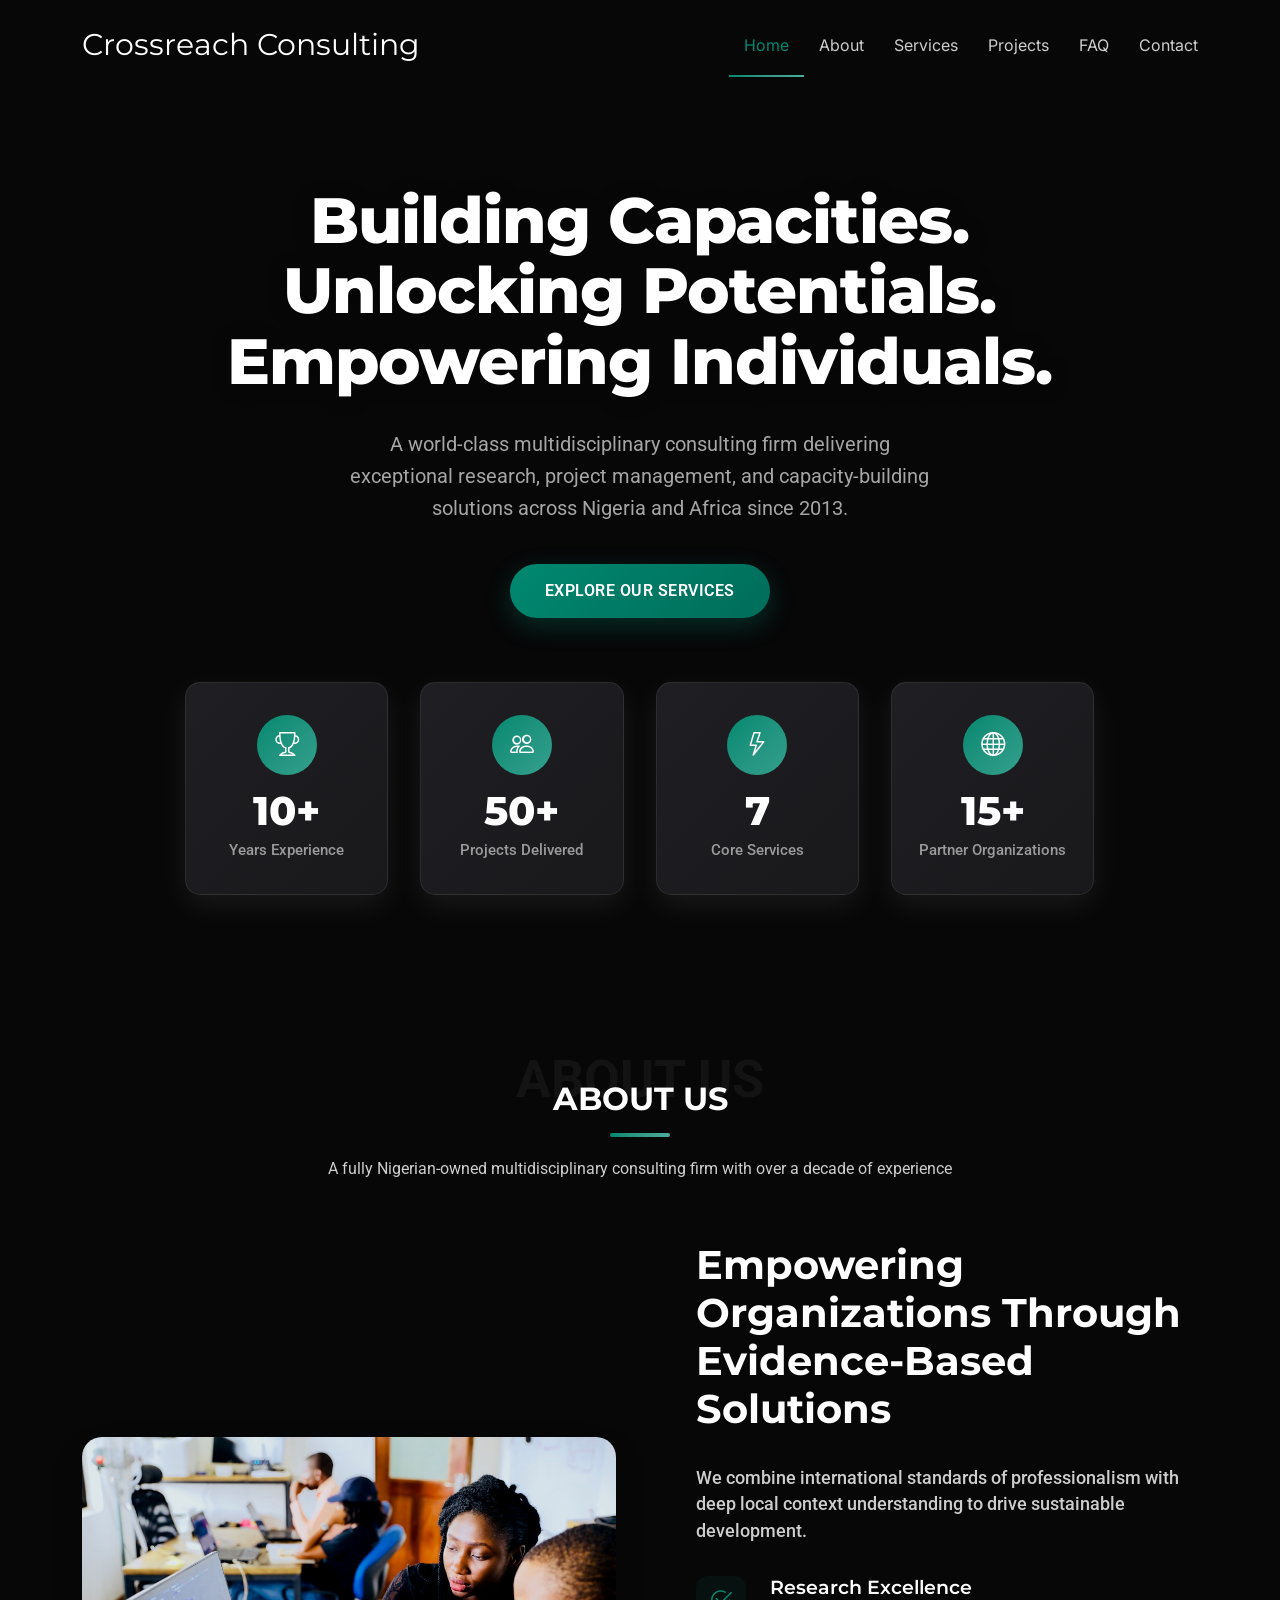
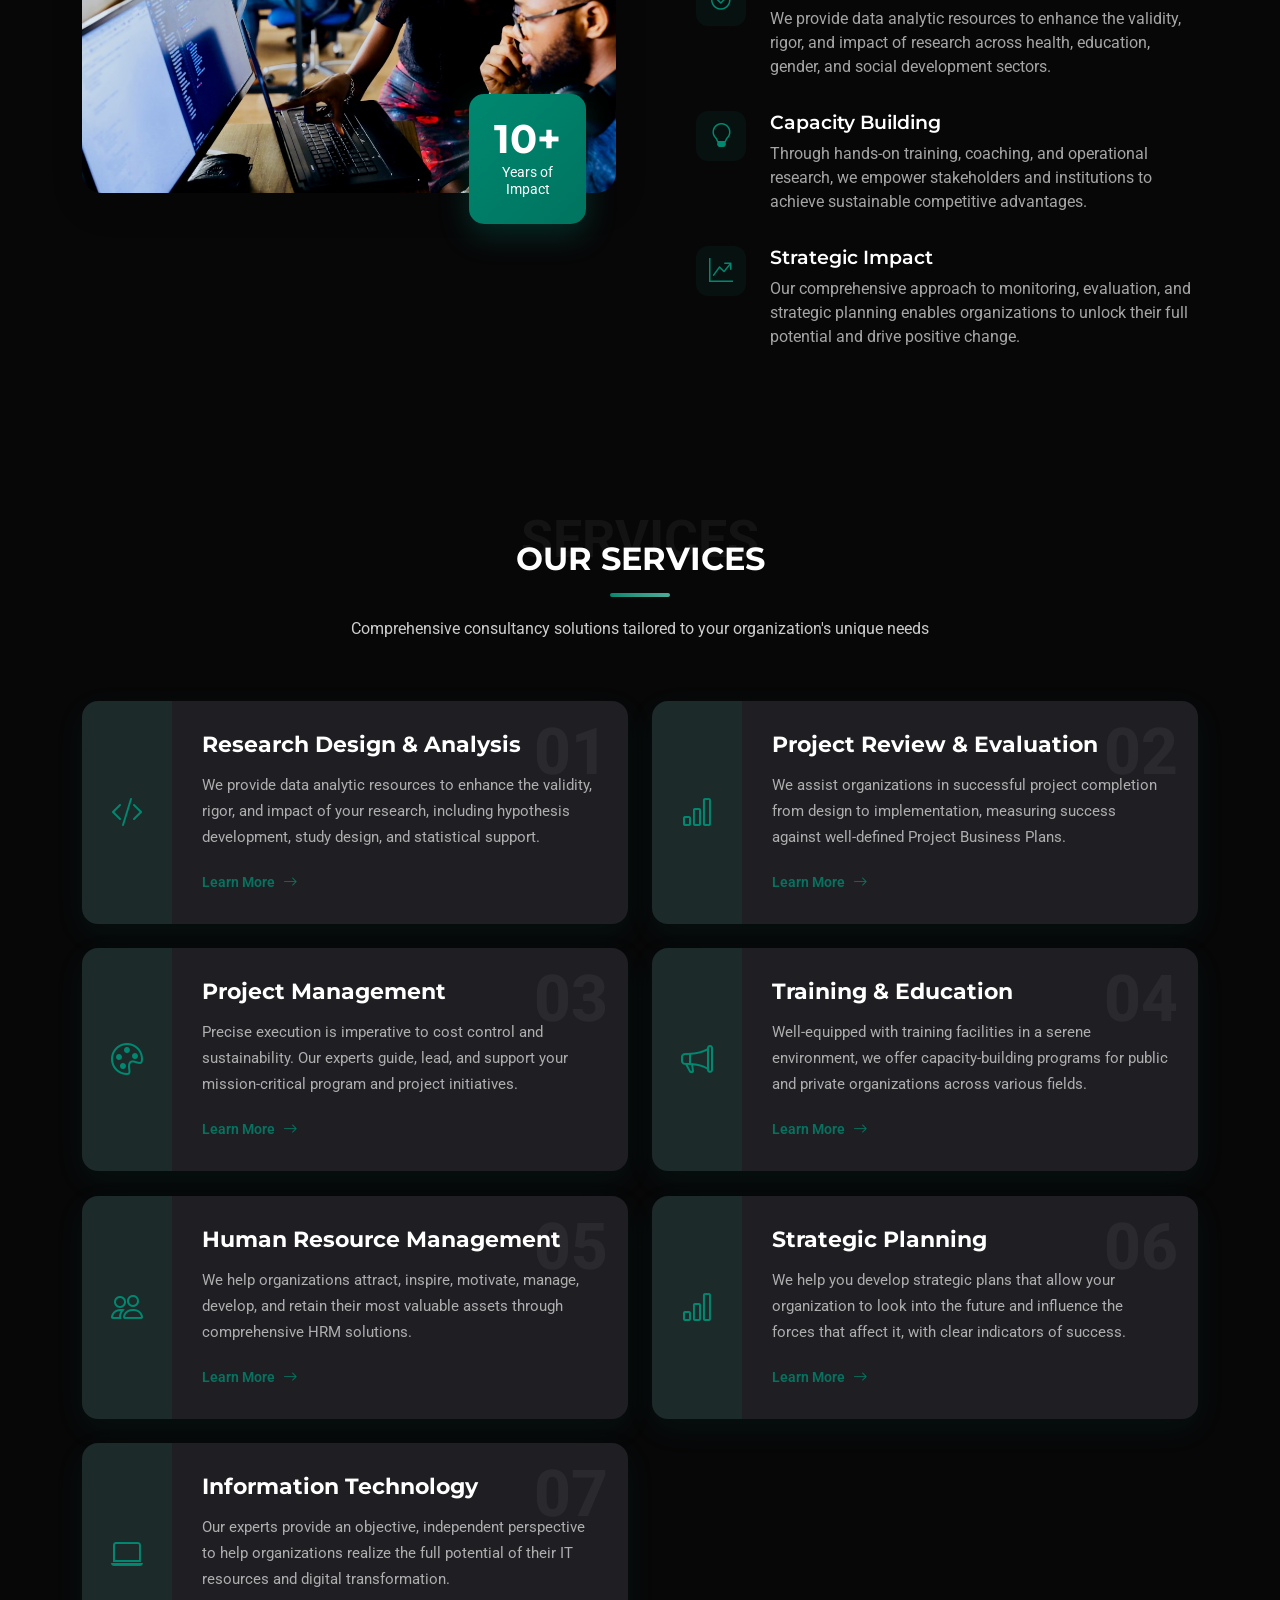
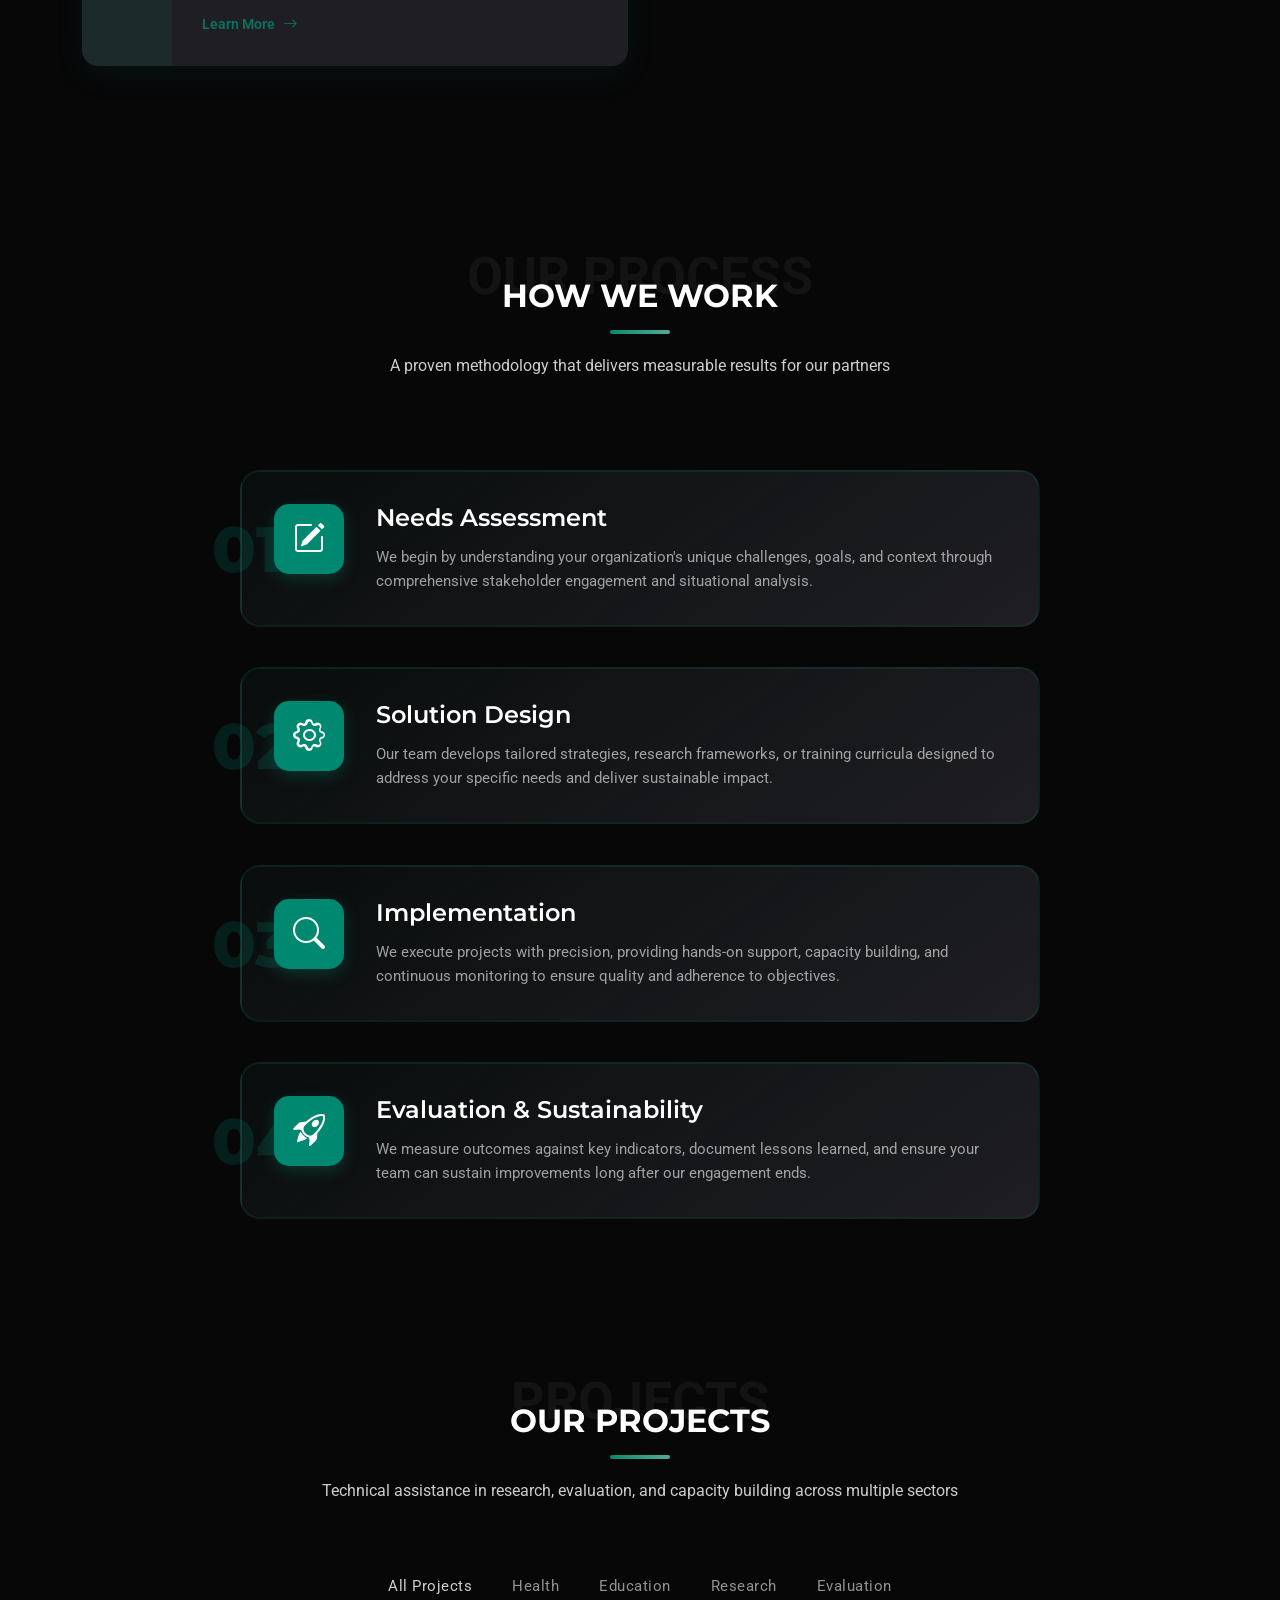
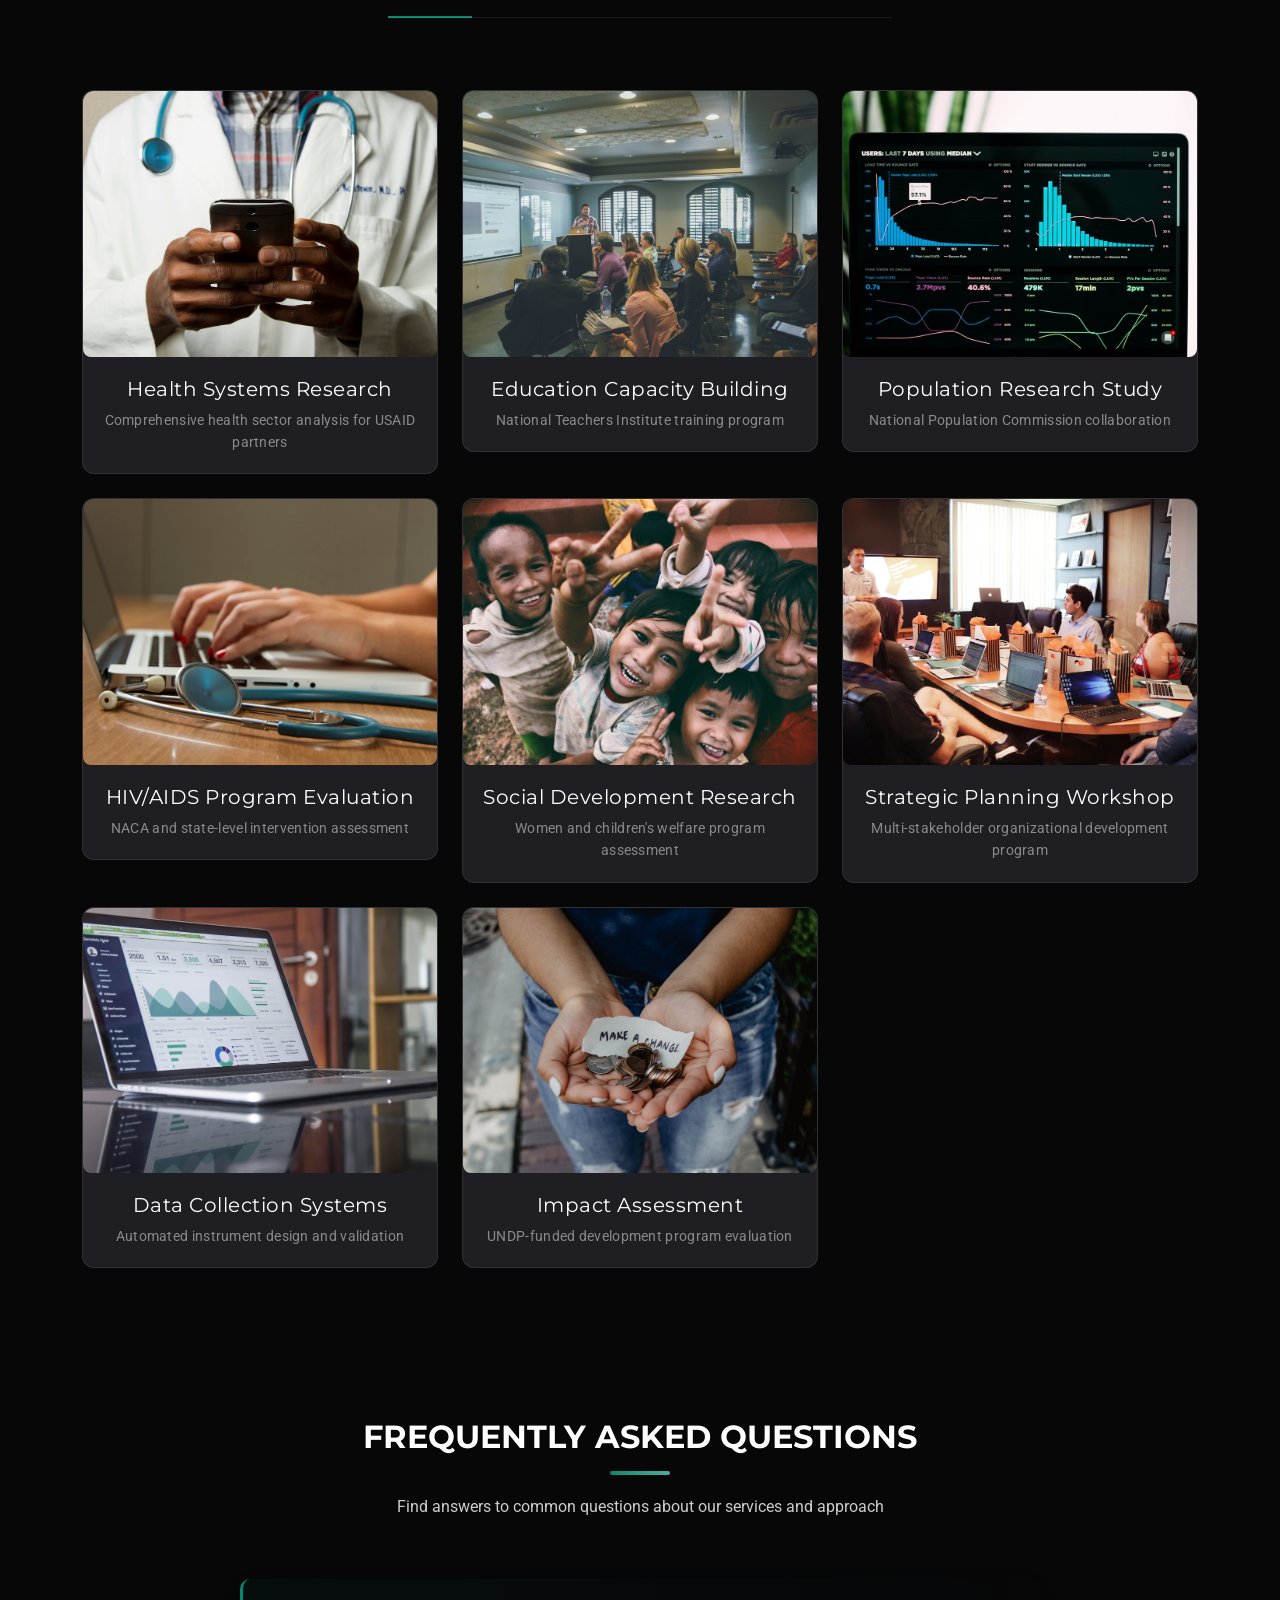
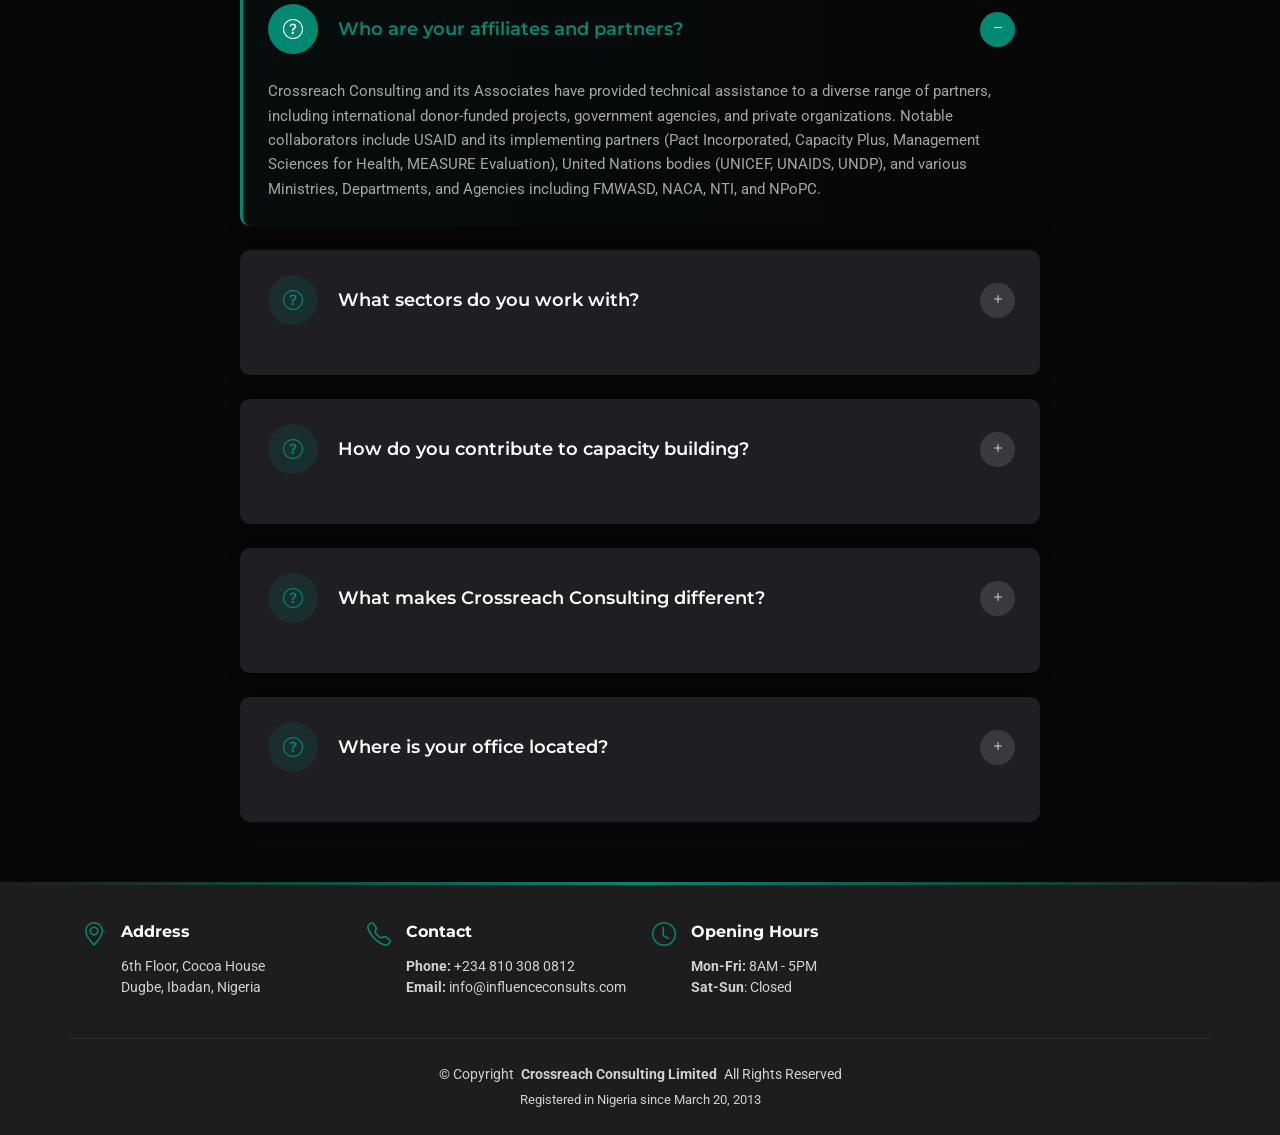
==== index.html @ 824a0358 "first commit" ====
<!DOCTYPE html>
<html lang="en">

<head>
  <meta charset="utf-8">
  <meta content="width=device-width, initial-scale=1.0" name="viewport">
  <title>Crossreach Consulting Limited | Building Capacities, Unlocking Potentials</title>
  <meta name="description" content="Crossreach Consulting Limited is a world-class multidisciplinary consulting firm providing research, project management, training, and strategic planning services in Nigeria.">
  <meta name="keywords" content="consulting, research, project management, training, Nigeria, capacity building, strategic planning, monitoring and evaluation">

  <!-- Favicons -->
  <link href="assets/img/favicon.png" rel="icon">
  <link href="assets/img/apple-touch-icon.png" rel="apple-touch-icon">

  <!-- Fonts -->
  <link href="https://fonts.googleapis.com" rel="preconnect">
  <link href="https://fonts.gstatic.com" rel="preconnect" crossorigin>
  <link href="https://fonts.googleapis.com/css2?family=Roboto:ital,wght@0,100;0,300;0,400;0,500;0,700;0,900;1,100;1,300;1,400;1,500;1,700;1,900&family=Montserrat:ital,wght@0,100;0,200;0,300;0,400;0,500;0,600;0,700;0,800;0,900;1,100;1,200;1,300;1,400;1,500;1,600;1,700;1,800;1,900&family=Inter:wght@100;200;300;400;500;600;700;800;900&display=swap" rel="stylesheet">

  <!-- Vendor CSS Files -->
  <link href="assets/vendor/bootstrap/css/bootstrap.min.css" rel="stylesheet">
  <link href="assets/vendor/bootstrap-icons/bootstrap-icons.css" rel="stylesheet">
  <link href="assets/vendor/aos/aos.css" rel="stylesheet">
  <link href="assets/vendor/glightbox/css/glightbox.min.css" rel="stylesheet">

  <!-- Main CSS File -->
  <link href="assets/css/main.css" rel="stylesheet">

</head>

<body class="index-page">
  <div id="scroll-progress"></div>

  <header id="header" class="header d-flex align-items-center sticky-top">
    <div class="container position-relative d-flex align-items-center justify-content-between">

      <a href="index.html" class="logo d-flex align-items-center me-auto me-xl-0">
        <!-- Uncomment the line below if you also wish to use an image logo -->
        <!-- <img src="assets/img/logo.webp" alt=""> -->
        <h1 class="sitename">Crossreach Consulting</h1>
      </a>

      <nav id="navmenu" class="navmenu">
        <ul>
          <li><a href="#hero" class="active">Home</a></li>
          <li><a href="#about">About</a></li>
          <li><a href="#services">Services</a></li>
          <li><a href="#portfolio">Projects</a></li>
          <li><a href="#faq">FAQ</a></li>
          <li><a href="#footer">Contact</a></li>
        </ul>
        <i class="mobile-nav-toggle d-xl-none bi bi-list"></i>
      </nav>


    </div>
  </header>

  <main class="main">

    <!-- Hero Section -->
    <section id="hero" class="hero section">
      <div class="hero-background">
        <div class="hero-overlay"></div>
      </div>

      <div class="container" data-aos="fade-up">
        <div class="row justify-content-center text-center">
          <div class="col-lg-10">
            <div class="hero-content" data-aos="fade-up">
              <h1>Building Capacities.<br>Unlocking Potentials.<br>Empowering Individuals.</h1>
              <p>A world-class multidisciplinary consulting firm delivering exceptional research, project management, and capacity-building solutions across Nigeria and Africa since 2013.</p>

              <div class="hero-btns" data-aos="fade-up">
                <a href="#services" class="btn btn-primary">Explore Our Services</a>
              </div>
            </div>
          </div>
        </div>

        <div class="row justify-content-center">
          <div class="col-lg-10">
            <div class="hero-stats" data-aos="fade-up">
              <div class="stat-item">
                <div class="stat-icon">
                  <i class="bi bi-trophy"></i>
                </div>
                <h3><span data-purecounter-start="0" data-purecounter-end="10" data-purecounter-duration="1" class="purecounter"></span>+</h3>
                <p>Years Experience</p>
              </div>
              <div class="stat-item">
                <div class="stat-icon">
                  <i class="bi bi-people"></i>
                </div>
                <h3><span data-purecounter-start="0" data-purecounter-end="50" data-purecounter-duration="1" class="purecounter"></span>+</h3>
                <p>Projects Delivered</p>
              </div>
              <div class="stat-item">
                <div class="stat-icon">
                  <i class="bi bi-lightning"></i>
                </div>
                <h3><span data-purecounter-start="0" data-purecounter-end="7" data-purecounter-duration="1" class="purecounter"></span></h3>
                <p>Core Services</p>
              </div>
              <div class="stat-item">
                <div class="stat-icon">
                  <i class="bi bi-globe"></i>
                </div>
                <h3><span data-purecounter-start="0" data-purecounter-end="15" data-purecounter-duration="1" class="purecounter"></span>+</h3>
                <p>Partner Organizations</p>
              </div>
            </div>
          </div>
        </div>
      </div>
    </section><!-- /Hero Section -->

    <!-- About Section -->
    <section id="about" class="about section">

      <!-- Section Title -->
      <div class="container section-title">
        <span class="description-title">About Us</span>
        <h2>About Us</h2>
        <p>A fully Nigerian-owned multidisciplinary consulting firm with over a decade of experience</p>
      </div><!-- End Section Title -->

      <div class="container" data-aos="fade-up">

        <div class="row gx-0 gx-lg-5 gy-5 align-items-center">
          <div class="col-lg-6" data-aos="zoom-out">
            <div class="image-wrapper">
              <div class="image-box">
                <img src="assets/img/about/about-nigerian-team.webp" class="img-fluid" alt="About Image" loading="lazy">
              </div>
              <div class="experience-box" data-aos="zoom-in">
                <div class="years">10+</div>
                <div class="text">Years of<br>Impact</div>
              </div>
            </div>
          </div>

          <div class="col-lg-6" data-aos="fade-left">
            <div class="content">
              <div class="section-header">
                <h2>Empowering Organizations Through Evidence-Based Solutions</h2>
              </div>

              <p class="highlight-text">We combine international standards of professionalism with deep local context understanding to drive sustainable development.</p>

              <div class="features-list">
                <div class="feature-item" data-aos="zoom-in">
                  <div class="icon-box">
                    <i class="bi bi-check2-circle"></i>
                  </div>
                  <div class="text">
                    <h4>Research Excellence</h4>
                    <p>We provide data analytic resources to enhance the validity, rigor, and impact of research across health, education, gender, and social development sectors.</p>
                  </div>
                </div>

                <div class="feature-item" data-aos="zoom-in">
                  <div class="icon-box">
                    <i class="bi bi-lightbulb"></i>
                  </div>
                  <div class="text">
                    <h4>Capacity Building</h4>
                    <p>Through hands-on training, coaching, and operational research, we empower stakeholders and institutions to achieve sustainable competitive advantages.</p>
                  </div>
                </div>

                <div class="feature-item" data-aos="zoom-in">
                  <div class="icon-box">
                    <i class="bi bi-graph-up-arrow"></i>
                  </div>
                  <div class="text">
                    <h4>Strategic Impact</h4>
                    <p>Our comprehensive approach to monitoring, evaluation, and strategic planning enables organizations to unlock their full potential and drive positive change.</p>
                  </div>
                </div>
              </div>

            </div>
          </div>
        </div>

      </div>

    </section><!-- /About Section -->

    <!-- Services Section -->
    <section id="services" class="services section">

      <!-- Section Title -->
      <div class="container section-title" data-aos="fade-up">
        <span class="description-title">Services</span>
        <h2>Our Services</h2>
        <p>Comprehensive consultancy solutions tailored to your organization's unique needs</p>
      </div><!-- End Section Title -->

      <div class="container" data-aos="fade-up">

        <div class="services-container">
          <div class="row g-4">
            <div class="col-lg-6" data-aos="fade-up">
              <div class="service-item">
                <div class="service-icon">
                  <i class="bi bi-code-slash"></i>
                </div>
                <div class="service-content">
                  <span class="service-number">01</span>
                  <h3 class="service-title">Research Design &amp; Analysis</h3>
                  <p class="service-text">We provide data analytic resources to enhance the validity, rigor, and impact of your research, including hypothesis development, study design, and statistical support.</p>
                  <a href="service-research-design.html" class="service-link">
                    Learn More
                    <i class="bi bi-arrow-right"></i>
                  </a>
                </div>
              </div>
            </div>

            <div class="col-lg-6" data-aos="fade-up">
              <div class="service-item">
                <div class="service-icon">
                  <i class="bi bi-bar-chart"></i>
                </div>
                <div class="service-content">
                  <span class="service-number">02</span>
                  <h3 class="service-title">Project Review &amp; Evaluation</h3>
                  <p class="service-text">We assist organizations in successful project completion from design to implementation, measuring success against well-defined Project Business Plans.</p>
                  <a href="service-project-review.html" class="service-link">
                    Learn More
                    <i class="bi bi-arrow-right"></i>
                  </a>
                </div>
              </div>
            </div>

            <div class="col-lg-6" data-aos="fade-up">
              <div class="service-item">
                <div class="service-icon">
                  <i class="bi bi-palette"></i>
                </div>
                <div class="service-content">
                  <span class="service-number">03</span>
                  <h3 class="service-title">Project Management</h3>
                  <p class="service-text">Precise execution is imperative to cost control and sustainability. Our experts guide, lead, and support your mission-critical program and project initiatives.</p>
                  <a href="service-project-management.html" class="service-link">
                    Learn More
                    <i class="bi bi-arrow-right"></i>
                  </a>
                </div>
              </div>
            </div>

            <div class="col-lg-6" data-aos="fade-up">
              <div class="service-item">
                <div class="service-icon">
                  <i class="bi bi-megaphone"></i>
                </div>
                <div class="service-content">
                  <span class="service-number">04</span>
                  <h3 class="service-title">Training &amp; Education</h3>
                  <p class="service-text">Well-equipped with training facilities in a serene environment, we offer capacity-building programs for public and private organizations across various fields.</p>
                  <a href="service-training-education.html" class="service-link">
                    Learn More
                    <i class="bi bi-arrow-right"></i>
                  </a>
                </div>
              </div>
            </div>

            <div class="col-lg-6" data-aos="fade-up">
              <div class="service-item">
                <div class="service-icon">
                  <i class="bi bi-people"></i>
                </div>
                <div class="service-content">
                  <span class="service-number">05</span>
                  <h3 class="service-title">Human Resource Management</h3>
                  <p class="service-text">We help organizations attract, inspire, motivate, manage, develop, and retain their most valuable assets through comprehensive HRM solutions.</p>
                  <a href="service-human-resource.html" class="service-link">
                    Learn More
                    <i class="bi bi-arrow-right"></i>
                  </a>
                </div>
              </div>
            </div>

            <div class="col-lg-6" data-aos="fade-up">
              <div class="service-item">
                <div class="service-icon">
                  <i class="bi bi-bar-chart"></i>
                </div>
                <div class="service-content">
                  <span class="service-number">06</span>
                  <h3 class="service-title">Strategic Planning</h3>
                  <p class="service-text">We help you develop strategic plans that allow your organization to look into the future and influence the forces that affect it, with clear indicators of success.</p>
                  <a href="service-strategic-planning.html" class="service-link">
                    Learn More
                    <i class="bi bi-arrow-right"></i>
                  </a>
                </div>
              </div>
            </div>

            <div class="col-lg-6" data-aos="fade-up">
              <div class="service-item">
                <div class="service-icon">
                  <i class="bi bi-laptop"></i>
                </div>
                <div class="service-content">
                  <span class="service-number">07</span>
                  <h3 class="service-title">Information Technology</h3>
                  <p class="service-text">Our experts provide an objective, independent perspective to help organizations realize the full potential of their IT resources and digital transformation.</p>
                  <a href="service-information-technology.html" class="service-link">
                    Learn More
                    <i class="bi bi-arrow-right"></i>
                  </a>
                </div>
              </div>
            </div>
          </div>
        </div>
      </div>

    </section><!-- /Services Section -->

    <!-- Steps Section -->
    <section id="steps" class="steps section">

      <!-- Section Title -->
      <div class="container section-title" data-aos="fade-up">
        <span class="description-title">Our Process</span>
        <h2>How We Work</h2>
        <p>A proven methodology that delivers measurable results for our partners</p>
      </div><!-- End Section Title -->

      <div class="container" data-aos="fade-up">

        <div class="steps-5">
          <div class="process-container">

            <div class="process-item" data-aos="fade-up">
              <div class="content">
                <span class="step-number">01</span>
                <div class="card-body">
                  <div class="step-icon">
                    <i class="bi bi-pencil-square"></i>
                  </div>
                  <div class="step-content">
                    <h3>Needs Assessment</h3>
                    <p>We begin by understanding your organization's unique challenges, goals, and context through comprehensive stakeholder engagement and situational analysis.</p>
                  </div>
                </div>
              </div>
            </div><!-- End Process Item -->

            <div class="process-item" data-aos="fade-up">
              <div class="content">
                <span class="step-number">02</span>
                <div class="card-body">
                  <div class="step-icon">
                    <i class="bi bi-gear"></i>
                  </div>
                  <div class="step-content">
                    <h3>Solution Design</h3>
                    <p>Our team develops tailored strategies, research frameworks, or training curricula designed to address your specific needs and deliver sustainable impact.</p>
                  </div>
                </div>
              </div>
            </div><!-- End Process Item -->

            <div class="process-item" data-aos="fade-up">
              <div class="content">
                <span class="step-number">03</span>
                <div class="card-body">
                  <div class="step-icon">
                    <i class="bi bi-search"></i>
                  </div>
                  <div class="step-content">
                    <h3>Implementation</h3>
                    <p>We execute projects with precision, providing hands-on support, capacity building, and continuous monitoring to ensure quality and adherence to objectives.</p>
                  </div>
                </div>
              </div>
            </div><!-- End Process Item -->

            <div class="process-item" data-aos="fade-up">
              <div class="content">
                <span class="step-number">04</span>
                <div class="card-body">
                  <div class="step-icon">
                    <i class="bi bi-rocket-takeoff"></i>
                  </div>
                  <div class="step-content">
                    <h3>Evaluation &amp; Sustainability</h3>
                    <p>We measure outcomes against key indicators, document lessons learned, and ensure your team can sustain improvements long after our engagement ends.</p>
                  </div>
                </div>
              </div>
            </div><!-- End Process Item -->

          </div>
        </div>

      </div>

    </section><!-- /Steps Section -->

    <!-- Portfolio Section -->
    <section id="portfolio" class="portfolio section">

      <!-- Section Title -->
      <div class="container section-title" data-aos="fade-up">
        <span class="description-title">Projects</span>
        <h2>Our Projects</h2>
        <p>Technical assistance in research, evaluation, and capacity building across multiple sectors</p>
      </div><!-- End Section Title -->

      <div class="container" data-aos="fade-up">

        <div class="isotope-layout" data-default-filter="*" data-layout="fitRows" data-sort="original-order">

          <div class="portfolio-filters-wrapper" data-aos="fade-up">
            <ul class="portfolio-filters isotope-filters">
              <li data-filter="*" class="filter-active">All Projects</li>
              <li data-filter=".filter-health">Health</li>
              <li data-filter=".filter-education">Education</li>
              <li data-filter=".filter-research">Research</li>
              <li data-filter=".filter-evaluation">Evaluation</li>
            </ul>
          </div>

          <div class="row gy-4 portfolio-grid isotope-container" data-aos="fade-up">

            <div class="col-lg-4 col-md-6 portfolio-item isotope-item filter-health">
              <div class="portfolio-card">
                <div class="image-container">
                  <img src="assets/img/portfolio/health-research.webp" class="img-fluid" alt="Health Systems Research" loading="lazy">
                  <div class="overlay">
                    <div class="overlay-content">
                      <a href="assets/img/portfolio/health-research.webp" class="glightbox zoom-link" title="Health Systems Research">
                        <i class="bi bi-zoom-in"></i>
                      </a>
                    </div>
                  </div>
                </div>
                <div class="content">
                  <h3>Health Systems Research</h3>
                  <p>Comprehensive health sector analysis for USAID partners</p>
                </div>
              </div>
            </div><!-- End Portfolio Item -->

            <div class="col-lg-4 col-md-6 portfolio-item isotope-item filter-education">
              <div class="portfolio-card">
                <div class="image-container">
                  <img src="assets/img/portfolio/education-training.webp" class="img-fluid" alt="Education Capacity Building" loading="lazy">
                  <div class="overlay">
                    <div class="overlay-content">
                      <a href="assets/img/portfolio/education-training.webp" class="glightbox zoom-link" title="Education Capacity Building">
                        <i class="bi bi-zoom-in"></i>
                      </a>
                    </div>
                  </div>
                </div>
                <div class="content">
                  <h3>Education Capacity Building</h3>
                  <p>National Teachers Institute training program</p>
                </div>
              </div>
            </div><!-- End Portfolio Item -->

            <div class="col-lg-4 col-md-6 portfolio-item isotope-item filter-research">
              <div class="portfolio-card">
                <div class="image-container">
                  <img src="assets/img/portfolio/data-research.webp" class="img-fluid" alt="Population Research Study" loading="lazy">
                  <div class="overlay">
                    <div class="overlay-content">
                      <a href="assets/img/portfolio/data-research.webp" class="glightbox zoom-link" title="Population Research Study">
                        <i class="bi bi-zoom-in"></i>
                      </a>
                    </div>
                  </div>
                </div>
                <div class="content">
                  <h3>Population Research Study</h3>
                  <p>National Population Commission collaboration</p>
                </div>
              </div>
            </div><!-- End Portfolio Item -->

            <div class="col-lg-4 col-md-6 portfolio-item isotope-item filter-evaluation">
              <div class="portfolio-card">
                <div class="image-container">
                  <img src="assets/img/portfolio/community-health.webp" class="img-fluid" alt="HIV/AIDS Program Evaluation" loading="lazy">
                  <div class="overlay">
                    <div class="overlay-content">
                      <a href="assets/img/portfolio/community-health.webp" class="glightbox zoom-link" title="HIV/AIDS Program Evaluation">
                        <i class="bi bi-zoom-in"></i>
                      </a>
                    </div>
                  </div>
                </div>
                <div class="content">
                  <h3>HIV/AIDS Program Evaluation</h3>
                  <p>NACA and state-level intervention assessment</p>
                </div>
              </div>
            </div><!-- End Portfolio Item -->

            <div class="col-lg-4 col-md-6 portfolio-item isotope-item filter-health">
              <div class="portfolio-card">
                <div class="image-container">
                  <img src="assets/img/portfolio/community-development.webp" class="img-fluid" alt="Social Development Research" loading="lazy">
                  <div class="overlay">
                    <div class="overlay-content">
                      <a href="assets/img/portfolio/community-development.webp" class="glightbox zoom-link" title="Social Development Research">
                        <i class="bi bi-zoom-in"></i>
                      </a>
                    </div>
                  </div>
                </div>
                <div class="content">
                  <h3>Social Development Research</h3>
                  <p>Women and children's welfare program assessment</p>
                </div>
              </div>
            </div><!-- End Portfolio Item -->

            <div class="col-lg-4 col-md-6 portfolio-item isotope-item filter-education">
              <div class="portfolio-card">
                <div class="image-container">
                  <img src="assets/img/portfolio/strategic-planning.webp" class="img-fluid" alt="Strategic Planning Workshop" loading="lazy">
                  <div class="overlay">
                    <div class="overlay-content">
                      <a href="assets/img/portfolio/strategic-planning.webp" class="glightbox zoom-link" title="Strategic Planning Workshop">
                        <i class="bi bi-zoom-in"></i>
                      </a>
                    </div>
                  </div>
                </div>
                <div class="content">
                  <h3>Strategic Planning Workshop</h3>
                  <p>Multi-stakeholder organizational development program</p>
                </div>
              </div>
            </div><!-- End Portfolio Item -->

            <div class="col-lg-4 col-md-6 portfolio-item isotope-item filter-research">
              <div class="portfolio-card">
                <div class="image-container">
                  <img src="assets/img/portfolio/data-systems.webp" class="img-fluid" alt="Data Collection Systems" loading="lazy">
                  <div class="overlay">
                    <div class="overlay-content">
                      <a href="assets/img/portfolio/data-systems.webp" class="glightbox zoom-link" title="Data Collection Systems">
                        <i class="bi bi-zoom-in"></i>
                      </a>
                    </div>
                  </div>
                </div>
                <div class="content">
                  <h3>Data Collection Systems</h3>
                  <p>Automated instrument design and validation</p>
                </div>
              </div>
            </div><!-- End Portfolio Item -->

            <div class="col-lg-4 col-md-6 portfolio-item isotope-item filter-evaluation">
              <div class="portfolio-card">
                <div class="image-container">
                  <img src="assets/img/portfolio/impact-assessment.webp" class="img-fluid" alt="Impact Assessment" loading="lazy">
                  <div class="overlay">
                    <div class="overlay-content">
                      <a href="assets/img/portfolio/impact-assessment.webp" class="glightbox zoom-link" title="Impact Assessment">
                        <i class="bi bi-zoom-in"></i>
                      </a>
                    </div>
                  </div>
                </div>
                <div class="content">
                  <h3>Impact Assessment</h3>
                  <p>UNDP-funded development program evaluation</p>
                </div>
              </div>
            </div><!-- End Portfolio Item -->

          </div><!-- End Portfolio Grid -->

        </div>

      </div>

    </section><!-- /Portfolio Section -->


    <!-- CTA Section -->
    <!-- Faq Section -->
    <section id="faq" class="faq section">

      <div class="container section-title" data-aos="fade-up">
        <h2>Frequently Asked Questions</h2>
        <p>Find answers to common questions about our services and approach</p>
      </div>

      <div class="container">

        <div class="row justify-content-center">
          <div class="col-lg-10">

            <div class="faq-wrapper">

              <div class="faq-item faq-active">
                <div class="faq-header">
                  <div class="faq-icon">
                    <i class="bi bi-question-circle"></i>
                  </div>
                  <h4>Who are your affiliates and partners?</h4>
                  <div class="faq-toggle">
                    <i class="bi bi-plus"></i>
                    <i class="bi bi-dash"></i>
                  </div>
                </div>
                <div class="faq-content">
                  <div class="content-inner">
                    <p>Crossreach Consulting and its Associates have provided technical assistance to a diverse range of partners, including international donor-funded projects, government agencies, and private organizations. Notable collaborators include USAID and its implementing partners (Pact Incorporated, Capacity Plus, Management Sciences for Health, MEASURE Evaluation), United Nations bodies (UNICEF, UNAIDS, UNDP), and various Ministries, Departments, and Agencies including FMWASD, NACA, NTI, and NPoPC.</p>
                  </div>
                </div>
              </div><!-- End FAQ Item -->

              <div class="faq-item">
                <div class="faq-header">
                  <div class="faq-icon">
                    <i class="bi bi-question-circle"></i>
                  </div>
                  <h4>What sectors do you work with?</h4>
                  <div class="faq-toggle">
                    <i class="bi bi-plus"></i>
                    <i class="bi bi-dash"></i>
                  </div>
                </div>
                <div class="faq-content">
                  <div class="content-inner">
                    <p>We engage in technical assistance across multiple sectors, spanning international development, public health, education, social welfare, and private industry. Our collaborative efforts extend to governmental entities involved in social development and healthcare, as well as private sector partners. This diverse portfolio underscores our commitment to addressing multifaceted challenges through tailored technical support and capacity building.</p>
                  </div>
                </div>
              </div><!-- End FAQ Item -->

              <div class="faq-item">
                <div class="faq-header">
                  <div class="faq-icon">
                    <i class="bi bi-question-circle"></i>
                  </div>
                  <h4>How do you contribute to capacity building?</h4>
                  <div class="faq-toggle">
                    <i class="bi bi-plus"></i>
                    <i class="bi bi-dash"></i>
                  </div>
                </div>
                <div class="faq-content">
                  <div class="content-inner">
                    <p>Through partnerships with USAID, United Nations bodies, and governmental agencies, we provide technical assistance aimed at strengthening the effectiveness and sustainability of interventions. This includes support for research initiatives, evaluation studies, and capacity-building programs designed to empower stakeholders and institutions involved in public health, education, and social development.</p>
                  </div>
                </div>
              </div><!-- End FAQ Item -->

              <div class="faq-item">
                <div class="faq-header">
                  <div class="faq-icon">
                    <i class="bi bi-question-circle"></i>
                  </div>
                  <h4>What makes Crossreach Consulting different?</h4>
                  <div class="faq-toggle">
                    <i class="bi bi-plus"></i>
                    <i class="bi bi-dash"></i>
                  </div>
                </div>
                <div class="faq-content">
                  <div class="content-inner">
                    <p>We combine international standards of professionalism with deep local context understanding. Our team brings over a decade of hands-on experience in the Nigerian and African development sectors. We don't just deliver reports — we build lasting capacities, transfer skills, and ensure our partners can sustain improvements long after our engagement ends.</p>
                  </div>
                </div>
              </div><!-- End FAQ Item -->

              <div class="faq-item">
                <div class="faq-header">
                  <div class="faq-icon">
                    <i class="bi bi-question-circle"></i>
                  </div>
                  <h4>Where is your office located?</h4>
                  <div class="faq-toggle">
                    <i class="bi bi-plus"></i>
                    <i class="bi bi-dash"></i>
                  </div>
                </div>
                <div class="faq-content">
                  <div class="content-inner">
                    <p>Our head office is located at 6th Floor, Cocoa House Building, Oba Adebimpe Road, Dugbe, Ibadan, Oyo State, Nigeria. We work with clients across Nigeria and throughout Africa, and our consultants are available for field assignments as needed.</p>
                  </div>
                </div>
              </div><!-- End FAQ Item -->

            </div>

          </div>
        </div>

      </div>

    </section><!-- /Faq Section -->


  </main>

  <footer id="footer" class="footer light-background">

    <div class="container">
      <div class="row gy-3">
        <div class="col-lg-3 col-md-6 d-flex">
          <i class="bi bi-geo-alt icon"></i>
          <div class="address">
            <h4>Address</h4>
            <p>6th Floor, Cocoa House</p>
            <p>Dugbe, Ibadan, Nigeria</p>
            <p></p>
          </div>

        </div>

        <div class="col-lg-3 col-md-6 d-flex">
          <i class="bi bi-telephone icon"></i>
          <div>
            <h4>Contact</h4>
            <p>
              <strong>Phone:</strong> <span>+234 810 308 0812</span><br>
              <strong>Email:</strong> <span>info@influenceconsults.com</span><br>
            </p>
          </div>
        </div>

        <div class="col-lg-3 col-md-6 d-flex">
          <i class="bi bi-clock icon"></i>
          <div>
            <h4>Opening Hours</h4>
            <p>
              <strong>Mon-Fri:</strong> <span>8AM - 5PM</span><br>
              <strong>Sat-Sun</strong>: <span>Closed</span>
            </p>
          </div>
        </div>
      </div>
    </div>

    <div class="container copyright text-center mt-4">
      <p>© <span>Copyright</span> <strong class="px-1 sitename">Crossreach Consulting Limited</strong> <span>All Rights Reserved</span></p>
      <div class="credits">
        <span>Registered in Nigeria since March 20, 2013</span>
      </div>
    </div>

  </footer>

  <!-- Scroll Top -->
  <a href="#" id="scroll-top" class="scroll-top d-flex align-items-center justify-content-center"><i class="bi bi-arrow-up-short"></i></a>

  <!-- Preloader -->
  <div id="preloader"></div>

  <!-- Vendor JS Files -->
  <script src="assets/vendor/bootstrap/js/bootstrap.bundle.min.js"></script>
  <script src="assets/vendor/aos/aos.js"></script>
  <script src="assets/vendor/glightbox/js/glightbox.min.js"></script>
  <script src="assets/vendor/purecounter/purecounter_vanilla.js"></script>
  <script src="assets/vendor/imagesloaded/imagesloaded.pkgd.min.js"></script>
  <script src="assets/vendor/isotope-layout/isotope.pkgd.min.js"></script>

  <!-- Scroll Progress Bar Script -->
  <script>
    window.addEventListener('scroll', function() {
      const winScroll = document.body.scrollTop || document.documentElement.scrollTop;
      const height = document.documentElement.scrollHeight - document.documentElement.clientHeight;
      const scrolled = (winScroll / height) * 100;
      document.getElementById('scroll-progress').style.width = scrolled + '%';
    });
  </script>

  <!-- Main JS File -->
  <script src="assets/js/main.js"></script>

</body>
---- assets/css/main.css ----
/*--------------------------------------------------------------
# Font & Color Variables
# Help: 
--------------------------------------------------------------*/
/* Fonts */
:root {
  --default-font: "Roboto",  system-ui, -apple-system, "Segoe UI", Roboto, "Helvetica Neue", Arial, "Noto Sans", "Liberation Sans", sans-serif, "Apple Color Emoji", "Segoe UI Emoji", "Segoe UI Symbol", "Noto Color Emoji";
  --heading-font: "Montserrat",  sans-serif;
  --nav-font: "Inter",  sans-serif;
}

/* Global Colors - The following color variables are used throughout the website. Updating them here will change the color scheme of the entire website */
:root { 
  --background-color: #070708; /* Background color for the entire website, including individual sections */
  --default-color: rgba(255, 255, 255, 0.8); /* Default color used for the majority of the text content across the entire website */
  --heading-color: #ffffff; /* Color for headings, subheadings and title throughout the website */
  --accent-color: #008870; /* Accent color that represents your brand on the website. It's used for buttons, links, and other elements that need to stand out */
  --surface-color: #1f1f23; /* The surface color is used as a background of boxed elements within sections, such as cards, icon boxes, or other elements that require a visual separation from the global background. */
  --contrast-color: #ffffff; /* Contrast color for text, ensuring readability against backgrounds of accent, heading, or default colors. */
}

/* Nav Menu Colors - The following color variables are used specifically for the navigation menu. They are separate from the global colors to allow for more customization options */
:root {
  --nav-color: rgba(255, 255, 255, 0.8);  /* The default color of the main navmenu links */
  --nav-hover-color: #008870; /* Applied to main navmenu links when they are hovered over or active */
  --nav-mobile-background-color: #1f1f23; /* Used as the background color for mobile navigation menu */
  --nav-dropdown-background-color: #1f1f23; /* Used as the background color for dropdown items that appear when hovering over primary navigation items */
  --nav-dropdown-color: rgba(255, 255, 255, 0.8); /* Used for navigation links of the dropdown items in the navigation menu. */
  --nav-dropdown-hover-color: #008870; /* Similar to --nav-hover-color, this color is applied to dropdown navigation links when they are hovered over. */
}

/* Color Presets - These classes override global colors when applied to any section or element, providing reuse of the sam color scheme. */

.light-background {
  --background-color: #1d1d1e;
  --surface-color: #37373e;
}

.dark-background {
  --background-color: #060606;
  --default-color: #ffffff;
  --heading-color: #ffffff;
  --surface-color: #252525;
  --contrast-color: #ffffff;
}

/* Smooth scroll */
:root {
  scroll-behavior: smooth;
}

/*--------------------------------------------------------------
# General Styling & Shared Classes
--------------------------------------------------------------*/
body {
  color: var(--default-color);
  background-color: var(--background-color);
  font-family: var(--default-font);
}

a {
  color: var(--accent-color);
  text-decoration: none;
  transition: 0.3s;
}

a:hover {
  color: color-mix(in srgb, var(--accent-color), transparent 25%);
  text-decoration: none;
}

h1,
h2,
h3,
h4,
h5,
h6 {
  color: var(--heading-color);
  font-family: var(--heading-font);
}

/* PHP Email Form Messages
------------------------------*/
.php-email-form .error-message {
  display: none;
  background: #df1529;
  color: #ffffff;
  text-align: left;
  padding: 15px;
  margin-bottom: 24px;
  font-weight: 600;
}

.php-email-form .sent-message {
  display: none;
  color: #ffffff;
  background: #059652;
  text-align: center;
  padding: 15px;
  margin-bottom: 24px;
  font-weight: 600;
}

.php-email-form .loading {
  display: none;
  background: var(--surface-color);
  text-align: center;
  padding: 15px;
  margin-bottom: 24px;
}

.php-email-form .loading:before {
  content: "";
  display: inline-block;
  border-radius: 50%;
  width: 24px;
  height: 24px;
  margin: 0 10px -6px 0;
  border: 3px solid var(--accent-color);
  border-top-color: var(--surface-color);
  animation: php-email-form-loading 1s linear infinite;
}

@keyframes php-email-form-loading {
  0% {
    transform: rotate(0deg);
  }

  100% {
    transform: rotate(360deg);
  }
}

/*--------------------------------------------------------------
# Global Header
--------------------------------------------------------------*/
.header {
  --background-color: #070708;
  color: var(--default-color);
  background-color: var(--background-color);
  padding: 15px 0;
  transition: all 0.5s;
  z-index: 997;
}

.header .logo {
  line-height: 1;
}

.header .logo img {
  max-height: 36px;
  margin-right: 8px;
}

.header .logo h1 {
  font-size: 30px;
  margin: 0;
  font-weight: 400;
  color: var(--heading-color);
}

.header .header-social-links {
  padding-right: 15px;
}

.header .header-social-links a {
  color: color-mix(in srgb, var(--default-color), transparent 40%);
  padding-left: 6px;
  display: inline-block;
  transition: 0.3s;
  font-size: 16px;
}

.header .header-social-links a:hover {
  color: var(--accent-color);
}

.header .header-social-links a i {
  line-height: 0px;
}

@media (max-width: 1200px) {
  .header .logo {
    order: 1;
  }

  .header .header-social-links {
    order: 2;
  }

  .header .navmenu {
    order: 3;
  }
}

.scrolled .header {
  backdrop-filter: blur(10px);
  -webkit-backdrop-filter: blur(10px);
  border-bottom: 1px solid color-mix(in srgb, var(--default-color), transparent 80%);
}

/* Global Header on Scroll
------------------------------*/
.scrolled .header {
  --background-color: rgba(7, 7, 8, 0.8);
}

/*--------------------------------------------------------------
# Navigation Menu
--------------------------------------------------------------*/
/* Navmenu - Desktop */
@media (min-width: 1200px) {
  .navmenu {
    padding: 0;
  }

  .navmenu ul {
    margin: 0;
    padding: 0;
    display: flex;
    list-style: none;
    align-items: center;
  }

  .navmenu li {
    position: relative;
  }

  .navmenu a,
  .navmenu a:focus {
    color: var(--nav-color);
    padding: 18px 15px;
    font-size: 16px;
    font-family: var(--nav-font);
    font-weight: 400;
    display: flex;
    align-items: center;
    justify-content: space-between;
    white-space: nowrap;
    transition: 0.3s;
  }

  .navmenu a i,
  .navmenu a:focus i {
    font-size: 12px;
    line-height: 0;
    margin-left: 5px;
    transition: 0.3s;
  }

  .navmenu li:last-child a {
    padding-right: 0;
  }

  .navmenu li:hover>a,
  .navmenu .active,
  .navmenu .active:focus {
    color: var(--nav-hover-color);
  }

  .navmenu .dropdown ul {
    margin: 0;
    padding: 10px 0;
    background: var(--nav-dropdown-background-color);
    display: block;
    position: absolute;
    visibility: hidden;
    left: 14px;
    top: 130%;
    opacity: 0;
    transition: 0.3s;
    border-radius: 4px;
    z-index: 99;
    box-shadow: 0px 0px 30px rgba(0, 0, 0, 0.1);
  }

  .navmenu .dropdown ul li {
    min-width: 200px;
  }

  .navmenu .dropdown ul a {
    padding: 10px 20px;
    font-size: 15px;
    text-transform: none;
    color: var(--nav-dropdown-color);
  }

  .navmenu .dropdown ul a i {
    font-size: 12px;
  }

  .navmenu .dropdown ul a:hover,
  .navmenu .dropdown ul .active:hover,
  .navmenu .dropdown ul li:hover>a {
    color: var(--nav-dropdown-hover-color);
  }

  .navmenu .dropdown:hover>ul {
    opacity: 1;
    top: 100%;
    visibility: visible;
  }

  .navmenu .dropdown .dropdown ul {
    top: 0;
    left: -90%;
    visibility: hidden;
  }

  .navmenu .dropdown .dropdown:hover>ul {
    opacity: 1;
    top: 0;
    left: -100%;
    visibility: visible;
  }
}

/* Navmenu - Mobile */
@media (max-width: 1199px) {
  .mobile-nav-toggle {
    color: var(--nav-color);
    font-size: 28px;
    line-height: 0;
    margin-right: 10px;
    cursor: pointer;
    transition: color 0.3s;
  }

  .navmenu {
    padding: 0;
    z-index: 9997;
  }

  .navmenu ul {
    display: none;
    list-style: none;
    position: absolute;
    inset: 60px 20px 20px 20px;
    padding: 10px 0;
    margin: 0;
    border-radius: 6px;
    background-color: var(--nav-mobile-background-color);
    overflow-y: auto;
    transition: 0.3s;
    z-index: 9998;
    box-shadow: 0px 0px 30px rgba(0, 0, 0, 0.1);
  }

  .navmenu a,
  .navmenu a:focus {
    color: var(--nav-dropdown-color);
    padding: 10px 20px;
    font-family: var(--nav-font);
    font-size: 17px;
    font-weight: 500;
    display: flex;
    align-items: center;
    justify-content: space-between;
    white-space: nowrap;
    transition: 0.3s;
  }

  .navmenu a i,
  .navmenu a:focus i {
    font-size: 12px;
    line-height: 0;
    margin-left: 5px;
    width: 30px;
    height: 30px;
    display: flex;
    align-items: center;
    justify-content: center;
    border-radius: 50%;
    transition: 0.3s;
    background-color: color-mix(in srgb, var(--accent-color), transparent 90%);
  }

  .navmenu a i:hover,
  .navmenu a:focus i:hover {
    background-color: var(--accent-color);
    color: var(--contrast-color);
  }

  .navmenu a:hover,
  .navmenu .active,
  .navmenu .active:focus {
    color: var(--nav-dropdown-hover-color);
  }

  .navmenu .active i,
  .navmenu .active:focus i {
    background-color: var(--accent-color);
    color: var(--contrast-color);
    transform: rotate(180deg);
  }

  .navmenu .dropdown ul {
    position: static;
    display: none;
    z-index: 99;
    padding: 10px 0;
    margin: 10px 20px;
    background-color: var(--nav-dropdown-background-color);
    border: 1px solid color-mix(in srgb, var(--default-color), transparent 90%);
    box-shadow: none;
    transition: all 0.5s ease-in-out;
  }

  .navmenu .dropdown ul ul {
    background-color: rgba(33, 37, 41, 0.1);
  }

  .navmenu .dropdown>.dropdown-active {
    display: block;
    background-color: rgba(33, 37, 41, 0.03);
  }

  .mobile-nav-active {
    overflow: hidden;
  }

  .mobile-nav-active .mobile-nav-toggle {
    color: #fff;
    position: absolute;
    font-size: 32px;
    top: 15px;
    right: 15px;
    margin-right: 0;
    z-index: 9999;
  }

  .mobile-nav-active .navmenu {
    position: fixed;
    overflow: hidden;
    inset: 0;
    background: rgba(33, 37, 41, 0.8);
    transition: 0.3s;
  }

  .mobile-nav-active .navmenu>ul {
    display: block;
  }
}

/*--------------------------------------------------------------
# Global Footer
--------------------------------------------------------------*/
.footer {
  color: var(--default-color);
  background-color: var(--background-color);
  font-size: 14px;
  padding: 40px 0 0 0;
  position: relative;
}

.footer .icon {
  color: var(--accent-color);
  margin-right: 15px;
  font-size: 24px;
  line-height: 0;
}

.footer h4 {
  font-size: 16px;
  font-weight: 700;
  margin-bottom: 15px;
}

.footer .address p {
  margin-bottom: 0px;
}

.footer .social-links a {
  display: flex;
  align-items: center;
  justify-content: center;
  width: 40px;
  height: 40px;
  border-radius: 50%;
  border: 1px solid color-mix(in srgb, var(--default-color), transparent 50%);
  font-size: 16px;
  color: color-mix(in srgb, var(--default-color), transparent 50%);
  margin-right: 10px;
  transition: 0.3s;
}

.footer .social-links a:hover {
  color: var(--accent-color);
  border-color: var(--accent-color);
}

.footer .copyright {
  padding: 25px 0;
  border-top: 1px solid color-mix(in srgb, var(--default-color), transparent 90%);
}

.footer .copyright p {
  margin-bottom: 0;
}

.footer .credits {
  margin-top: 5px;
  font-size: 13px;
}

/*--------------------------------------------------------------
# Preloader
--------------------------------------------------------------*/
#preloader {
  position: fixed;
  inset: 0;
  z-index: 999999;
  overflow: hidden;
  background: var(--background-color);
  transition: all 0.6s ease-out;
}

#preloader:before {
  content: "";
  position: fixed;
  top: calc(50% - 30px);
  left: calc(50% - 30px);
  border: 6px solid #ffffff;
  border-color: var(--accent-color) transparent var(--accent-color) transparent;
  border-radius: 50%;
  width: 60px;
  height: 60px;
  animation: animate-preloader 1.5s linear infinite;
}

@keyframes animate-preloader {
  0% {
    transform: rotate(0deg);
  }

  100% {
    transform: rotate(360deg);
  }
}

/*--------------------------------------------------------------
# Scroll Top Button
--------------------------------------------------------------*/
.scroll-top {
  position: fixed;
  visibility: hidden;
  opacity: 0;
  right: 15px;
  bottom: -15px;
  z-index: 99999;
  background-color: var(--accent-color);
  width: 44px;
  height: 44px;
  border-radius: 50px;
  transition: all 0.4s;
}

.scroll-top i {
  font-size: 24px;
  color: var(--contrast-color);
  line-height: 0;
}

.scroll-top:hover {
  background-color: color-mix(in srgb, var(--accent-color), transparent 20%);
  color: var(--contrast-color);
}

.scroll-top.active {
  visibility: visible;
  opacity: 1;
  bottom: 15px;
}

/*--------------------------------------------------------------
# Disable aos animation delay on mobile devices
--------------------------------------------------------------*/
@media screen and (max-width: 768px) {
  [data-aos-delay] {
    transition-delay: 0 !important;
  }
}

/*--------------------------------------------------------------
# Global Page Titles & Breadcrumbs
--------------------------------------------------------------*/
.page-title {
  color: var(--default-color);
  background-color: var(--background-color);
  padding: 25px 0;
  position: relative;
}

.page-title h1 {
  font-size: 24px;
  font-weight: 700;
}

.page-title .breadcrumbs ol {
  display: flex;
  flex-wrap: wrap;
  list-style: none;
  padding: 0;
  margin: 0;
  font-size: 14px;
  font-weight: 400;
}

.page-title .breadcrumbs ol li+li {
  padding-left: 10px;
}

.page-title .breadcrumbs ol li+li::before {
  content: "/";
  display: inline-block;
  padding-right: 10px;
  color: color-mix(in srgb, var(--default-color), transparent 70%);
}

/*--------------------------------------------------------------
# Global Sections
--------------------------------------------------------------*/
section,
.section {
  color: var(--default-color);
  background-color: var(--background-color);
  padding: 60px 0;
  scroll-margin-top: 90px;
  overflow: clip;
}

@media (max-width: 1199px) {

  section,
  .section {
    scroll-margin-top: 66px;
  }
}

/*--------------------------------------------------------------
# Global Section Titles
--------------------------------------------------------------*/
.section-title {
  text-align: center;
  padding: 30px 0;
  margin-bottom: 30px;
  position: relative;
}

.section-title h2 {
  font-size: 32px;
  font-weight: 700;
  text-transform: uppercase;
  margin-bottom: 20px;
  padding-bottom: 0;
  position: relative;
  z-index: 2;
}

.section-title span {
  position: absolute;
  top: 4px;
  color: color-mix(in srgb, var(--heading-color), transparent 95%);
  left: 0;
  right: 0;
  z-index: 1;
  font-weight: 700;
  font-size: 52px;
  text-transform: uppercase;
  line-height: 1;
}

.section-title p {
  margin-bottom: 0;
  position: relative;
  z-index: 2;
}

@media (max-width: 575px) {
  .section-title h2 {
    font-size: 28px;
    margin-bottom: 15px;
  }

  .section-title span {
    font-size: 38px;
  }
}

/*--------------------------------------------------------------
# Hero Section
--------------------------------------------------------------*/
.hero {
  position: relative;
  min-height: 100vh;
  display: flex;
  align-items: center;
  padding: 80px;
  overflow: hidden;
}

.hero .hero-background {
  position: absolute;
  top: 0;
  left: 0;
  width: 100%;
  height: 100%;
  background: linear-gradient(135deg, color-mix(in srgb, var(--accent-color), transparent 95%) 0%, color-mix(in srgb, var(--heading-color), transparent 97%) 100%);
  z-index: -2;
}

.hero .hero-background::before {
  content: "";
  position: absolute;
  top: 0;
  left: 0;
  width: 100%;
  height: 100%;
  background-image: url("../img/bg/abstract-bg-3.webp");
  background-size: cover;
  background-position: center;
  opacity: 0.1;
  z-index: -1;
}

.hero .hero-overlay {
  position: absolute;
  top: 0;
  left: 0;
  width: 100%;
  height: 100%;
  background: radial-gradient(circle at 30% 20%, color-mix(in srgb, var(--accent-color), transparent 90%) 0%, transparent 50%);
  z-index: -1;
}

.hero .hero-content {
  margin-bottom: 4rem;
}

.hero .hero-content h1 {
  font-size: 4rem;
  font-weight: 800;
  margin-bottom: 2rem;
  line-height: 1.1;
  color: var(--heading-color);
  letter-spacing: -0.02em;
}

@media (max-width: 992px) {
  .hero .hero-content h1 {
    font-size: 3rem;
  }
}

@media (max-width: 768px) {
  .hero .hero-content h1 {
    font-size: 2.5rem;
  }
}

@media (max-width: 576px) {
  .hero .hero-content h1 {
    font-size: 2rem;
  }
}

.hero .hero-content p {
  font-size: 1.25rem;
  margin-bottom: 2.5rem;
  color: color-mix(in srgb, var(--default-color), transparent 20%);
  line-height: 1.6;
  max-width: 600px;
  margin-left: auto;
  margin-right: auto;
}

@media (max-width: 768px) {
  .hero .hero-content p {
    font-size: 1.1rem;
  }
}

.hero .hero-content .hero-btns {
  display: flex;
  gap: 1.5rem;
  justify-content: center;
  align-items: center;
}

@media (max-width: 576px) {
  .hero .hero-content .hero-btns {
    flex-direction: column;
    gap: 1rem;
  }
}

.hero .hero-content .hero-btns .btn {
  padding: 15px 35px;
  font-weight: 600;
  border-radius: 50px;
  transition: all 0.3s ease;
  font-size: 1rem;
  text-transform: uppercase;
  letter-spacing: 0.5px;
}

@media (max-width: 576px) {
  .hero .hero-content .hero-btns .btn {
    width: 100%;
    max-width: 280px;
  }
}

.hero .hero-content .hero-btns .btn-primary {
  background-color: var(--accent-color);
  border-color: var(--accent-color);
  color: var(--contrast-color);
  box-shadow: 0 8px 25px color-mix(in srgb, var(--accent-color), transparent 70%);
}

.hero .hero-content .hero-btns .btn-primary:hover {
  background-color: color-mix(in srgb, var(--accent-color), #000 15%);
  border-color: color-mix(in srgb, var(--accent-color), #000 15%);
  transform: translateY(-2px);
  box-shadow: 0 12px 35px color-mix(in srgb, var(--accent-color), transparent 60%);
}

.hero .hero-content .hero-btns .btn-outline {
  background-color: transparent;
  border: 2px solid var(--default-color);
  color: var(--default-color);
  display: flex;
  align-items: center;
  gap: 0.5rem;
}

.hero .hero-content .hero-btns .btn-outline i {
  font-size: 1.2rem;
}

.hero .hero-content .hero-btns .btn-outline:hover {
  transform: translateY(-2px);
}

.hero .hero-image-container {
  margin-bottom: 4rem;
  position: relative;
}

.hero .hero-image-container .hero-image {
  position: relative;
  border-radius: 25px;
  overflow: hidden;
  box-shadow: 0 25px 60px color-mix(in srgb, var(--default-color), transparent 85%);
}

.hero .hero-image-container .hero-image img {
  width: 100%;
  height: auto;
  border-radius: 25px;
  transition: transform 0.6s ease;
}

.hero .hero-image-container .hero-image img:hover {
  transform: scale(1.05);
}

.hero .hero-image-container .hero-image .image-decoration {
  position: absolute;
  top: -20px;
  right: -20px;
  width: 80px;
  height: 80px;
  background: linear-gradient(45deg, var(--accent-color), color-mix(in srgb, var(--accent-color), #fff 30%));
  border-radius: 50%;
  opacity: 0.8;
  z-index: 1;
}

.hero .hero-image-container .hero-image .image-decoration::before {
  content: "";
  position: absolute;
  top: 50%;
  left: 50%;
  transform: translate(-50%, -50%);
  width: 40px;
  height: 40px;
  border: 3px solid var(--contrast-color);
  border-radius: 50%;
}

@media (max-width: 768px) {
  .hero .hero-image-container .hero-image .image-decoration {
    width: 60px;
    height: 60px;
    top: -15px;
    right: -15px;
  }

  .hero .hero-image-container .hero-image .image-decoration::before {
    width: 30px;
    height: 30px;
  }
}

.hero .hero-stats {
  display: grid;
  grid-template-columns: repeat(auto-fit, minmax(200px, 1fr));
  gap: 2rem;
  text-align: center;
}

@media (max-width: 768px) {
  .hero .hero-stats {
    grid-template-columns: repeat(2, 1fr);
    gap: 1.5rem;
  }
}

@media (max-width: 576px) {
  .hero .hero-stats {
    grid-template-columns: 1fr;
  }
}

.hero .hero-stats .stat-item {
  padding: 2rem 1rem;
  background-color: var(--surface-color);
  border-radius: 15px;
  box-shadow: 0 10px 30px color-mix(in srgb, var(--default-color), transparent 90%);
  transition: all 0.3s ease;
  border: 1px solid color-mix(in srgb, var(--default-color), transparent 90%);
}

.hero .hero-stats .stat-item:hover {
  transform: translateY(-5px);
  box-shadow: 0 20px 45px color-mix(in srgb, var(--default-color), transparent 85%);
}

.hero .hero-stats .stat-item .stat-icon {
  width: 60px;
  height: 60px;
  background: linear-gradient(135deg, var(--accent-color), color-mix(in srgb, var(--accent-color), #fff 20%));
  border-radius: 50%;
  display: flex;
  align-items: center;
  justify-content: center;
  margin: 0 auto 1rem;
}

.hero .hero-stats .stat-item .stat-icon i {
  font-size: 1.5rem;
  color: var(--contrast-color);
}

.hero .hero-stats .stat-item h3 {
  font-size: 2.5rem;
  font-weight: 800;
  color: var(--heading-color);
  margin-bottom: 0.5rem;
  line-height: 1;
}

@media (max-width: 768px) {
  .hero .hero-stats .stat-item h3 {
    font-size: 2rem;
  }
}

.hero .hero-stats .stat-item p {
  font-size: 0.95rem;
  margin-bottom: 0;
  color: color-mix(in srgb, var(--default-color), transparent 30%);
  font-weight: 500;
}

@media (max-width: 992px) {
  .hero {
    padding: 100px 0 60px;
    min-height: auto;
  }

  .hero .hero-content {
    margin-bottom: 3rem;
  }

  .hero .hero-content h1 {
    margin-bottom: 1.5rem;
  }

  .hero .hero-content p {
    margin-bottom: 2rem;
  }

  .hero .hero-image-container {
    margin-bottom: 3rem;
  }
}

/*--------------------------------------------------------------
# About Section
--------------------------------------------------------------*/
.about .image-wrapper {
  position: relative;
}

.about .image-wrapper .image-box {
  position: relative;
  border-radius: 20px;
  overflow: hidden;
  box-shadow: 0 15px 35px rgba(0, 0, 0, 0.1);
}

.about .image-wrapper .image-box img {
  transition: 0.5s transform;
}

.about .image-wrapper .image-box:hover img {
  transform: scale(1.05);
}

.about .image-wrapper .experience-box {
  position: absolute;
  bottom: -30px;
  right: 30px;
  background-color: var(--accent-color);
  color: var(--contrast-color);
  padding: 25px;
  border-radius: 15px;
  text-align: center;
  box-shadow: 0 10px 30px color-mix(in srgb, var(--accent-color), transparent 70%);
}

.about .image-wrapper .experience-box .years {
  font-size: 2.5rem;
  font-weight: 700;
  line-height: 1;
  font-family: var(--heading-font);
}

.about .image-wrapper .experience-box .text {
  font-size: 0.9rem;
  margin-top: 5px;
  line-height: 1.2;
}

.about .content {
  padding-left: 2rem;
}

@media (max-width: 991.98px) {
  .about .content {
    padding-left: 0;
    margin-top: 10px;
  }
}

.about .content .section-header {
  margin-bottom: 2rem;
}

.about .content .section-header .subtitle {
  display: inline-block;
  background-color: color-mix(in srgb, var(--accent-color), transparent 90%);
  color: var(--accent-color);
  padding: 5px 15px;
  border-radius: 50px;
  font-size: 0.9rem;
  margin-bottom: 1rem;
}

.about .content .section-header h2 {
  font-size: 2.5rem;
  margin-bottom: 0;
  font-weight: 700;
}

@media (max-width: 767.98px) {
  .about .content .section-header h2 {
    font-size: 2rem;
  }
}

.about .content .highlight-text {
  font-size: 1.1rem;
  color: color-mix(in srgb, var(--heading-color), transparent 20%);
  margin-bottom: 2rem;
  font-weight: 500;
}

.about .content .features-list {
  margin-bottom: 2.5rem;
}

.about .content .features-list .feature-item {
  display: flex;
  gap: 1.5rem;
  margin-bottom: 2rem;
}

.about .content .features-list .feature-item:last-child {
  margin-bottom: 0;
}

.about .content .features-list .feature-item .icon-box {
  flex-shrink: 0;
  width: 50px;
  height: 50px;
  border-radius: 12px;
  background-color: color-mix(in srgb, var(--accent-color), transparent 92%);
  color: var(--accent-color);
  display: flex;
  align-items: center;
  justify-content: center;
  font-size: 1.5rem;
  transition: 0.3s;
}

.about .content .features-list .feature-item .icon-box:hover {
  background-color: var(--accent-color);
  color: var(--contrast-color);
  transform: translateY(-5px);
}

.about .content .features-list .feature-item .text h4 {
  font-size: 1.2rem;
  margin-bottom: 0.5rem;
  font-weight: 600;
}

.about .content .features-list .feature-item .text p {
  margin-bottom: 0;
  color: color-mix(in srgb, var(--default-color), transparent 20%);
}

/*--------------------------------------------------------------
# Services Section
--------------------------------------------------------------*/
.services .services-container {
  margin-bottom: 60px;
}

.services .services-container .service-item {
  display: flex;
  background-color: var(--surface-color);
  border-radius: 16px;
  overflow: hidden;
  position: relative;
  box-shadow: 0 10px 30px color-mix(in srgb, var(--accent-color), transparent 92%);
  transition: all 0.4s ease;
  height: 100%;
}

.services .services-container .service-item:hover {
  transform: translateY(-8px);
  box-shadow: 0 15px 40px color-mix(in srgb, var(--accent-color), transparent 85%);
}

.services .services-container .service-item:hover .service-icon {
  background-color: var(--accent-color);
  color: var(--contrast-color);
}

.services .services-container .service-item:hover .service-link {
  color: var(--accent-color);
}

.services .services-container .service-item:hover .service-link i {
  transform: translateX(5px);
}

.services .services-container .service-item .service-icon {
  flex: 0 0 90px;
  display: flex;
  align-items: center;
  justify-content: center;
  background-color: color-mix(in srgb, var(--accent-color), transparent 90%);
  color: var(--accent-color);
  font-size: 2rem;
  transition: all 0.3s ease;
}

.services .services-container .service-item .service-content {
  padding: 30px;
  position: relative;
}

.services .services-container .service-item .service-number {
  position: absolute;
  top: 20px;
  right: 20px;
  font-size: 4rem;
  font-weight: 800;
  color: color-mix(in srgb, var(--heading-color), transparent 90%);
  line-height: 1;
  opacity: 0.5;
  z-index: 1;
}

.services .services-container .service-item .service-title {
  font-size: 1.4rem;
  font-weight: 700;
  margin-bottom: 15px;
  color: var(--heading-color);
  position: relative;
  z-index: 2;
}

.services .services-container .service-item .service-text {
  font-size: 0.95rem;
  line-height: 1.7;
  margin-bottom: 20px;
  color: color-mix(in srgb, var(--default-color), transparent 20%);
  position: relative;
  z-index: 2;
}

.services .services-container .service-item .service-link {
  display: inline-flex;
  align-items: center;
  gap: 8px;
  font-weight: 600;
  font-size: 0.9rem;
  color: color-mix(in srgb, var(--accent-color), transparent 20%);
  transition: all 0.3s ease;
  position: relative;
  z-index: 2;
}

.services .services-container .service-item .service-link i {
  transition: transform 0.3s ease;
}

@media (max-width: 768px) {
  .services {
    padding: 60px 0;
  }

  .services .services-container .service-item {
    flex-direction: column;
  }

  .services .services-container .service-item .service-icon {
    flex: 0 0 auto;
    height: 80px;
    width: 100%;
  }
}

/*--------------------------------------------------------------
# Steps Section
--------------------------------------------------------------*/
.steps .process-container {
  max-width: 800px;
  margin: 0 auto;
  padding: 2rem 0;
}

.steps .process-item {
  display: flex;
  flex-direction: column;
  align-items: center;
  position: relative;
  padding-bottom: 2.5rem;
}

.steps .process-item:last-child {
  padding-bottom: 0;
}

.steps .process-item .content {
  width: 100%;
  position: relative;
  background: linear-gradient(145deg, color-mix(in srgb, var(--accent-color), transparent 95%), var(--surface-color));
  border: 2px solid color-mix(in srgb, var(--accent-color), transparent 85%);
  border-radius: 20px;
  transition: transform 0.3s ease, box-shadow 0.3s ease;
}

.steps .process-item .content:hover {
  transform: translateX(10px);
  box-shadow: -8px 8px 25px rgba(0, 0, 0, 0.1);
}

.steps .process-item .content:hover .step-icon {
  background: linear-gradient(135deg, color-mix(in srgb, var(--accent-color), transparent 15%), var(--accent-color));
  transform: rotate(10deg);
}

.steps .process-item .content:hover .step-number {
  transform: translateX(-5px);
  opacity: 1;
}

.steps .process-item .step-number {
  position: absolute;
  left: -30px;
  top: 50%;
  transform: translateY(-50%);
  font-size: 4rem;
  font-weight: 800;
  color: var(--accent-color);
  font-family: var(--heading-font);
  line-height: 1;
  opacity: 0.2;
  transition: transform 0.3s ease, opacity 0.3s ease;
}

.steps .process-item .card-body {
  padding: 2rem;
  display: flex;
  align-items: flex-start;
  gap: 2rem;
}

.steps .process-item .step-icon {
  flex-shrink: 0;
  width: 70px;
  height: 70px;
  background-color: var(--accent-color);
  border-radius: 15px;
  display: grid;
  place-items: center;
  transition: all 0.3s ease;
  box-shadow: 0 5px 15px color-mix(in srgb, var(--accent-color), transparent 70%);
}

.steps .process-item .step-icon i {
  font-size: 2rem;
  color: var(--contrast-color);
}

.steps .process-item .step-content h3 {
  color: var(--heading-color);
  font-size: 1.5rem;
  margin-bottom: 0.75rem;
  font-weight: 600;
}

.steps .process-item .step-content p {
  color: color-mix(in srgb, var(--default-color), transparent 25%);
  font-size: 0.95rem;
  line-height: 1.6;
  margin: 0;
}

.steps .process-item .arrow {
  color: color-mix(in srgb, var(--accent-color), transparent 50%);
  margin: 1rem 0;
  width: 100px;
  height: 100px;
  opacity: 0.7;
}

@media (max-width: 767.98px) {
  .steps .process-container {
    padding: 1rem 0;
  }

  .steps .process-item {
    padding-bottom: 2rem;
  }

  .steps .process-item .content {
    border-width: 1px;
  }

  .steps .process-item .content:hover {
    transform: translateY(-5px);
  }

  .steps .process-item .step-number {
    font-size: 3rem;
    left: 50%;
    top: -1.5rem;
    transform: translateX(-50%);
  }

  .steps .process-item .step-number:hover {
    transform: translateX(-50%);
  }

  .steps .process-item .card-body {
    padding: 2rem 1.5rem 1.5rem;
    flex-direction: column;
    align-items: center;
    text-align: center;
    gap: 1rem;
  }

  .steps .process-item .step-icon {
    width: 60px;
    height: 60px;
    border-radius: 12px;
  }

  .steps .process-item .step-icon i {
    font-size: 1.75rem;
  }

  .steps .process-item .step-content h3 {
    font-size: 1.25rem;
  }

  .steps .process-item .arrow {
    height: 60px;
    margin: 0.5rem 0;
  }
}

/*--------------------------------------------------------------
# Portfolio Section
--------------------------------------------------------------*/
.portfolio .portfolio-filters-wrapper {
  text-align: center;
  margin-bottom: 80px;
}

.portfolio .portfolio-filters {
  display: inline-flex;
  align-items: center;
  gap: 40px;
  padding: 0;
  margin: 0;
  list-style: none;
  position: relative;
}

.portfolio .portfolio-filters::after {
  content: "";
  position: absolute;
  bottom: -8px;
  left: 0;
  width: 100%;
  height: 1px;
  background: color-mix(in srgb, var(--default-color), transparent 90%);
}

.portfolio .portfolio-filters li {
  position: relative;
  cursor: pointer;
  padding: 12px 0;
  font-size: 15px;
  font-weight: 400;
  color: color-mix(in srgb, var(--default-color), transparent 30%);
  transition: all 0.4s ease-out;
  letter-spacing: 0.5px;
}

.portfolio .portfolio-filters li::after {
  content: "";
  position: absolute;
  bottom: -8px;
  left: 50%;
  width: 0;
  height: 2px;
  background: var(--accent-color);
  transition: all 0.4s ease-out;
  transform: translateX(-50%);
}

.portfolio .portfolio-filters li:hover {
  color: var(--default-color);
}

.portfolio .portfolio-filters li.filter-active {
  color: var(--default-color);
}

.portfolio .portfolio-filters li.filter-active::after {
  width: 100%;
}

@media (max-width: 768px) {
  .portfolio .portfolio-filters {
    flex-wrap: wrap;
    gap: 20px;
    justify-content: center;
  }
}

.portfolio .portfolio-card {
  background: var(--surface-color);
  transition: all 0.4s ease-out;
  overflow: hidden;
}

.portfolio .portfolio-card:hover {
  transform: translateY(-8px);
}

.portfolio .portfolio-card:hover .image-container img {
  transform: scale(1.05);
}

.portfolio .portfolio-card:hover .overlay {
  opacity: 1;
  visibility: visible;
}

.portfolio .portfolio-card:hover .content h3 {
  color: var(--accent-color);
}

.portfolio .image-container {
  position: relative;
  overflow: hidden;
  aspect-ratio: 4/3;
  border-radius: 8px;
}

.portfolio .image-container img {
  width: 100%;
  height: 100%;
  object-fit: cover;
  transition: transform 0.6s ease-out;
}

.portfolio .image-container .overlay {
  position: absolute;
  top: 0;
  left: 0;
  right: 0;
  bottom: 0;
  background: color-mix(in srgb, var(--accent-color), transparent 50%);
  display: flex;
  align-items: center;
  justify-content: center;
  opacity: 0;
  visibility: hidden;
  transition: all 0.4s ease-out;
  backdrop-filter: blur(2px);
}

.portfolio .image-container .overlay-content {
  display: flex;
  gap: 20px;
  transform: translateY(20px);
  transition: transform 0.4s ease-out 0.1s;
}

.portfolio .portfolio-card:hover .image-container .overlay-content {
  transform: translateY(0);
}

.portfolio .image-container .overlay-content a {
  width: 50px;
  height: 50px;
  background: var(--surface-color);
  color: var(--heading-color);
  display: flex;
  align-items: center;
  justify-content: center;
  border-radius: 50%;
  transition: all 0.3s ease;
  font-size: 18px;
}

.portfolio .image-container .overlay-content a:hover {
  background: var(--accent-color);
  color: var(--contrast-color);
  transform: scale(1.1);
}

.portfolio .content {
  padding: 30px 0;
  text-align: center;
}

.portfolio .content h3 {
  font-size: 20px;
  font-weight: 400;
  margin-bottom: 8px;
  transition: color 0.3s ease;
  letter-spacing: 0.5px;
}

.portfolio .content p {
  color: color-mix(in srgb, var(--default-color), transparent 40%);
  font-size: 14px;
  line-height: 1.6;
  margin: 0;
  letter-spacing: 0.3px;
}

@media (min-width: 992px) {
  .portfolio .portfolio-grid {
    grid-template-columns: repeat(3, 1fr);
  }
}

@media (min-width: 1200px) {
  .portfolio .portfolio-grid {
    grid-template-columns: repeat(4, 1fr);
    gap: 50px;
  }
}

/*--------------------------------------------------------------
# Faq Section
--------------------------------------------------------------*/
.faq .section-header h2 {
  font-size: 2.5rem;
  font-weight: 700;
  color: var(--heading-color);
  margin-bottom: 1rem;
}

.faq .section-header .lead {
  font-size: 1.1rem;
  color: color-mix(in srgb, var(--default-color), transparent 25%);
  line-height: 1.6;
}

.faq .faq-wrapper {
  max-width: 800px;
  margin: 0 auto;
}

.faq .faq-item {
  border-left: 4px solid transparent;
  border-radius: 10px;
  background: var(--surface-color);
  box-shadow: 0 5px 20px rgba(0, 0, 0, 0.08);
  margin-bottom: 1.5rem;
  transition: all 0.3s ease;
  overflow: hidden;
}

.faq .faq-item:last-child {
  margin-bottom: 0;
}

.faq .faq-item:hover {
  transform: translateY(-2px);
  box-shadow: 0 8px 25px rgba(0, 0, 0, 0.15);
  border-left-color: color-mix(in srgb, var(--accent-color), transparent 50%);
}

.faq .faq-item.faq-active {
  border-left-color: var(--accent-color);
}

.faq .faq-item.faq-active .faq-header .faq-icon {
  background: var(--accent-color);
  color: var(--contrast-color);
}

.faq .faq-item.faq-active .faq-header h4 {
  color: var(--accent-color);
}

.faq .faq-item.faq-active .faq-header .faq-toggle {
  background: var(--accent-color);
  color: var(--contrast-color);
}

.faq .faq-item.faq-active .faq-header .faq-toggle i.bi-plus {
  display: none;
}

.faq .faq-item.faq-active .faq-header .faq-toggle i.bi-dash {
  display: block;
}

.faq .faq-item.faq-active .faq-content {
  grid-template-rows: 1fr;
  visibility: visible;
  opacity: 1;
}

.faq .faq-item:not(.faq-active) .faq-header .faq-toggle i.bi-plus {
  display: block;
}

.faq .faq-item:not(.faq-active) .faq-header .faq-toggle i.bi-dash {
  display: none;
}

.faq .faq-item .faq-header {
  display: flex;
  align-items: center;
  padding: 25px;
  cursor: pointer;
  gap: 20px;
}

.faq .faq-item .faq-header .faq-icon {
  flex-shrink: 0;
  width: 50px;
  height: 50px;
  border-radius: 50%;
  background: color-mix(in srgb, var(--accent-color), transparent 85%);
  display: flex;
  align-items: center;
  justify-content: center;
  color: var(--accent-color);
  font-size: 20px;
  transition: all 0.3s ease;
}

.faq .faq-item .faq-header h4 {
  flex: 1;
  margin: 0;
  font-size: 1.1rem;
  font-weight: 600;
  color: var(--heading-color);
  transition: color 0.3s ease;
  line-height: 1.4;
}

.faq .faq-item .faq-header .faq-toggle {
  flex-shrink: 0;
  width: 35px;
  height: 35px;
  border-radius: 50%;
  background: color-mix(in srgb, var(--default-color), transparent 85%);
  display: flex;
  align-items: center;
  justify-content: center;
  color: var(--default-color);
  font-size: 16px;
  transition: all 0.3s ease;
  position: relative;
}

.faq .faq-item .faq-header .faq-toggle i {
  position: absolute;
  transition: all 0.3s ease;
}

.faq .faq-item .faq-header .faq-toggle:hover {
  background: var(--accent-color);
  color: var(--contrast-color);
}

.faq .faq-item .faq-content {
  display: grid;
  grid-template-rows: 0fr;
  transition: 0.3s ease-in-out;
  visibility: hidden;
  opacity: 0;
}

.faq .faq-item .faq-content .content-inner {
  padding: 0 25px 25px 25px;
  overflow: hidden;
}

.faq .faq-item .faq-content .content-inner p {
  margin: 0;
  color: color-mix(in srgb, var(--default-color), transparent 20%);
  line-height: 1.6;
  font-size: 0.95rem;
  overflow: hidden;
}

@media (max-width: 768px) {
  .faq .faq-item .faq-header {
    padding: 20px;
    gap: 15px;
  }

  .faq .faq-item .faq-header .faq-icon {
    width: 40px;
    height: 40px;
    font-size: 18px;
  }

  .faq .faq-item .faq-header h4 {
    font-size: 1rem;
  }

  .faq .faq-item .faq-header .faq-toggle {
    width: 30px;
    height: 30px;
    font-size: 14px;
  }

  .faq .faq-item .faq-content .content-inner {
    padding: 0 20px;
  }

  .faq .faq-item.faq-active .faq-content .content-inner {
    padding-bottom: 20px;
  }
}

/*--------------------------------------------------------------
# Service Details Section
--------------------------------------------------------------*/
.service-details .service-hero {
  position: relative;
  margin-bottom: 40px;
  border-radius: 12px;
  overflow: hidden;
}

.service-details .service-hero img {
  width: 100%;
  height: 400px;
  object-fit: cover;
}

.service-details .service-hero .service-badge {
  position: absolute;
  top: 20px;
  right: 20px;
  background: var(--accent-color);
  color: var(--contrast-color);
  padding: 8px 20px;
  border-radius: 25px;
  font-size: 14px;
  font-weight: 600;
}

.service-details .service-content .service-header {
  margin-bottom: 40px;
}

.service-details .service-content .service-header h2 {
  font-size: 32px;
  font-weight: 700;
  margin-bottom: 20px;
  color: var(--heading-color);
}

.service-details .service-content .service-header .service-intro {
  font-size: 18px;
  line-height: 1.7;
  color: color-mix(in srgb, var(--default-color), transparent 20%);
}

.service-details .service-content h4 {
  font-size: 24px;
  font-weight: 600;
  margin-bottom: 30px;
  color: var(--heading-color);
}

.service-details .service-features {
  margin-bottom: 50px;
}

.service-details .service-features .feature-item {
  display: flex;
  align-items: flex-start;
  padding: 20px;
  background: var(--surface-color);
  border-radius: 8px;
  border: 1px solid color-mix(in srgb, var(--default-color), transparent 90%);
  transition: all 0.3s ease;
}

.service-details .service-features .feature-item:hover {
  box-shadow: 0 8px 25px color-mix(in srgb, var(--default-color), transparent 90%);
  transform: translateY(-2px);
}

.service-details .service-features .feature-item .feature-icon {
  background: color-mix(in srgb, var(--accent-color), transparent 90%);
  width: 60px;
  height: 60px;
  border-radius: 50%;
  display: flex;
  align-items: center;
  justify-content: center;
  margin-right: 20px;
  flex-shrink: 0;
}

.service-details .service-features .feature-item .feature-icon i {
  font-size: 24px;
  color: var(--accent-color);
}

.service-details .service-features .feature-item .feature-content h5 {
  font-size: 18px;
  font-weight: 600;
  margin-bottom: 8px;
  color: var(--heading-color);
}

.service-details .service-features .feature-item .feature-content p {
  font-size: 14px;
  margin: 0;
  color: color-mix(in srgb, var(--default-color), transparent 30%);
}

.service-details .service-process {
  margin-bottom: 50px;
}

.service-details .service-process .process-steps .process-step {
  display: flex;
  margin-bottom: 30px;
  position: relative;
}

.service-details .service-process .process-steps .process-step:not(:last-child)::after {
  content: "";
  position: absolute;
  left: 25px;
  top: 60px;
  width: 2px;
  height: 40px;
  background: color-mix(in srgb, var(--accent-color), transparent 70%);
}

.service-details .service-process .process-steps .process-step .step-number {
  background: var(--accent-color);
  color: var(--contrast-color);
  width: 50px;
  height: 50px;
  border-radius: 50%;
  display: flex;
  align-items: center;
  justify-content: center;
  font-weight: 700;
  margin-right: 25px;
  flex-shrink: 0;
  font-size: 16px;
}

.service-details .service-process .process-steps .process-step .step-content h5 {
  font-size: 20px;
  font-weight: 600;
  margin-bottom: 10px;
  color: var(--heading-color);
}

.service-details .service-process .process-steps .process-step .step-content p {
  font-size: 15px;
  line-height: 1.6;
  margin: 0;
  color: color-mix(in srgb, var(--default-color), transparent 20%);
}

.service-details .service-gallery {
  margin-bottom: 30px;
}

.service-details .service-gallery img {
  transition: transform 0.3s ease;
}

.service-details .service-gallery img:hover {
  transform: scale(1.05);
}

.service-details .service-sidebar .service-menu {
  background: var(--surface-color);
  padding: 30px;
  border-radius: 10px;
  margin-bottom: 30px;
  border: 1px solid color-mix(in srgb, var(--default-color), transparent 90%);
}

.service-details .service-sidebar .service-menu h4 {
  font-size: 20px;
  font-weight: 600;
  margin-bottom: 25px;
  color: var(--heading-color);
}

.service-details .service-sidebar .service-menu .menu-list .menu-item {
  display: flex;
  align-items: center;
  padding: 15px 0;
  border-bottom: 1px solid color-mix(in srgb, var(--default-color), transparent 90%);
  color: var(--default-color);
  text-decoration: none;
  transition: all 0.3s ease;
}

.service-details .service-sidebar .service-menu .menu-list .menu-item:last-child {
  border-bottom: none;
}

.service-details .service-sidebar .service-menu .menu-list .menu-item:hover,
.service-details .service-sidebar .service-menu .menu-list .menu-item.active {
  color: var(--accent-color);
  padding-left: 10px;
}

.service-details .service-sidebar .service-menu .menu-list .menu-item:hover i,
.service-details .service-sidebar .service-menu .menu-list .menu-item.active i {
  color: var(--accent-color);
}

.service-details .service-sidebar .service-menu .menu-list .menu-item i {
  margin-right: 12px;
  font-size: 16px;
  color: color-mix(in srgb, var(--default-color), transparent 40%);
  transition: color 0.3s ease;
}

.service-details .service-sidebar .service-menu .menu-list .menu-item span {
  font-weight: 500;
}

.service-details .service-sidebar .service-info {
  background: var(--surface-color);
  padding: 30px;
  border-radius: 10px;
  margin-bottom: 30px;
  border: 1px solid color-mix(in srgb, var(--default-color), transparent 90%);
}

.service-details .service-sidebar .service-info h4 {
  font-size: 20px;
  font-weight: 600;
  margin-bottom: 25px;
  color: var(--heading-color);
}

.service-details .service-sidebar .service-info .info-list .info-item {
  display: flex;
  justify-content: space-between;
  align-items: center;
  padding: 12px 0;
  border-bottom: 1px solid color-mix(in srgb, var(--default-color), transparent 90%);
}

.service-details .service-sidebar .service-info .info-list .info-item:last-child {
  border-bottom: none;
}

.service-details .service-sidebar .service-info .info-list .info-item .info-label {
  font-weight: 500;
  color: var(--default-color);
}

.service-details .service-sidebar .service-info .info-list .info-item .info-value {
  font-weight: 600;
  color: var(--accent-color);
}

.service-details .service-sidebar .contact-card {
  background: linear-gradient(135deg, var(--accent-color), color-mix(in srgb, var(--accent-color), #000 20%));
  padding: 30px;
  border-radius: 10px;
  color: var(--contrast-color);
}

.service-details .service-sidebar .contact-card .contact-content h4 {
  font-size: 20px;
  font-weight: 600;
  margin-bottom: 15px;
  color: var(--contrast-color);
}

.service-details .service-sidebar .contact-card .contact-content p {
  margin-bottom: 20px;
  opacity: 0.9;
  font-size: 14px;
  line-height: 1.6;
}

.service-details .service-sidebar .contact-card .contact-content .contact-info {
  margin-bottom: 25px;
}

.service-details .service-sidebar .contact-card .contact-content .contact-info .contact-item {
  display: flex;
  align-items: center;
  margin-bottom: 10px;
}

.service-details .service-sidebar .contact-card .contact-content .contact-info .contact-item i {
  margin-right: 10px;
  opacity: 0.8;
}

.service-details .service-sidebar .contact-card .contact-content .contact-info .contact-item span {
  font-size: 14px;
}

.service-details .service-sidebar .contact-card .contact-content .btn {
  background: var(--contrast-color);
  color: var(--accent-color);
  border: none;
  padding: 12px 25px;
  font-weight: 600;
  border-radius: 6px;
  transition: all 0.3s ease;
}

.service-details .service-sidebar .contact-card .contact-content .btn:hover {
  background: color-mix(in srgb, var(--contrast-color), transparent 10%);
  transform: translateY(-2px);
}

@media (max-width: 768px) {
  .service-details .service-hero img {
    height: 250px;
  }

  .service-details .service-hero .service-badge {
    top: 15px;
    right: 15px;
    padding: 6px 15px;
    font-size: 12px;
  }

  .service-details .service-content .service-header h2 {
    font-size: 24px;
  }

  .service-details .feature-item {
    padding: 15px !important;
  }

  .service-details .feature-item .feature-icon {
    width: 50px !important;
    height: 50px !important;
    margin-right: 15px !important;
  }

  .service-details .feature-item .feature-icon i {
    font-size: 20px !important;
  }

  .service-details .service-sidebar {
    margin-top: 30px;
  }
}

/* =============================================================
   CROSSREACH CONSULTING DESIGN ENHANCEMENTS
   ============================================================= */

/* Scroll Progress Bar */
#scroll-progress {
  position: fixed;
  top: 0;
  left: 0;
  height: 3px;
  background: linear-gradient(90deg, var(--accent-color), color-mix(in srgb, var(--accent-color), #fff 40%));
  width: 0%;
  z-index: 9999;
  transition: width 0.1s;
}

/* Enhanced Hero Section */
.hero .hero-background::after {
  content: "";
  position: absolute;
  top: 0;
  left: 0;
  width: 100%;
  height: 100%;
  background: 
    radial-gradient(circle at 20% 80%, color-mix(in srgb, var(--accent-color), transparent 92%) 0%, transparent 40%),
    radial-gradient(circle at 80% 20%, color-mix(in srgb, var(--accent-color), transparent 94%) 0%, transparent 35%);
  z-index: -1;
  animation: heroPulse 8s ease-in-out infinite;
}

@keyframes heroPulse {
  0%, 100% { opacity: 1; }
  50% { opacity: 0.7; }
}

.hero .hero-content h1 {
  text-shadow: 0 2px 20px rgba(0,0,0,0.3);
  letter-spacing: -1px;
}

.hero .hero-image-container .hero-image {
  box-shadow: 
    0 25px 60px color-mix(in srgb, var(--default-color), transparent 85%),
    0 0 0 1px color-mix(in srgb, var(--accent-color), transparent 85%);
}

/* Enhanced Section Titles */
.section-title h2::after {
  content: "";
  display: block;
  width: 60px;
  height: 4px;
  background: linear-gradient(90deg, var(--accent-color), color-mix(in srgb, var(--accent-color), #fff 30%));
  margin: 15px auto 0;
  border-radius: 2px;
}

/* Enhanced Service Cards */
.services .services-container .service-item {
  position: relative;
  overflow: hidden;
  transition: all 0.4s cubic-bezier(0.175, 0.885, 0.32, 1.275);
}

.services .services-container .service-item::before {
  content: "";
  position: absolute;
  top: 0;
  left: 0;
  width: 100%;
  height: 3px;
  background: linear-gradient(90deg, var(--accent-color), color-mix(in srgb, var(--accent-color), #fff 30%));
  transform: scaleX(0);
  transform-origin: left;
  transition: transform 0.4s ease;
}

.services .services-container .service-item:hover::before {
  transform: scaleX(1);
}

.services .services-container .service-item:hover {
  transform: translateY(-8px);
  box-shadow: 
    0 20px 40px color-mix(in srgb, var(--default-color), transparent 90%),
    0 0 0 1px color-mix(in srgb, var(--accent-color), transparent 80%);
}

.services .services-container .service-item .service-icon {
  transition: all 0.4s ease;
}

.services .services-container .service-item:hover .service-icon {
  transform: scale(1.1) rotate(-5deg);
  background: linear-gradient(135deg, var(--accent-color), color-mix(in srgb, var(--accent-color), #fff 20%));
  color: var(--contrast-color);
}

/* Enhanced Buttons */
.btn-primary {
  background: linear-gradient(135deg, var(--accent-color), color-mix(in srgb, var(--accent-color), #000 20%)) !important;
  border: none !important;
  position: relative;
  overflow: hidden;
  transition: all 0.3s ease;
}

.btn-primary::before {
  content: "";
  position: absolute;
  top: 0;
  left: -100%;
  width: 100%;
  height: 100%;
  background: linear-gradient(90deg, transparent, rgba(255,255,255,0.2), transparent);
  transition: left 0.5s ease;
}

.btn-primary:hover::before {
  left: 100%;
}

.btn-primary:hover {
  transform: translateY(-2px);
  box-shadow: 0 10px 25px color-mix(in srgb, var(--accent-color), transparent 60%) !important;
}

/* Enhanced Navigation */
.navmenu a {
  position: relative;
}

.navmenu a::after {
  content: "";
  position: absolute;
  bottom: -2px;
  left: 0;
  width: 0;
  height: 2px;
  background: linear-gradient(90deg, var(--accent-color), color-mix(in srgb, var(--accent-color), #fff 30%));
  transition: width 0.3s ease;
}

.navmenu a:hover::after,
.navmenu a.active::after {
  width: 100%;
}

.navmenu a.active {
  color: var(--accent-color) !important;
}

/* Enhanced Stats */
.hero .hero-stats .stat-item {
  background: linear-gradient(135deg, var(--surface-color), color-mix(in srgb, var(--surface-color), #000 20%));
  position: relative;
  overflow: hidden;
}

.hero .hero-stats .stat-item::after {
  content: "";
  position: absolute;
  bottom: 0;
  left: 0;
  width: 100%;
  height: 3px;
  background: linear-gradient(90deg, var(--accent-color), color-mix(in srgb, var(--accent-color), #fff 30%));
  transform: scaleX(0);
  transform-origin: left;
  transition: transform 0.3s ease;
}

.hero .hero-stats .stat-item:hover::after {
  transform: scaleX(1);
}

/* Enhanced About Cards */
.about .image-wrapper .experience-box {
  background: linear-gradient(135deg, var(--accent-color), color-mix(in srgb, var(--accent-color), #000 15%));
}

.about .feature-item .icon-box {
  transition: all 0.3s ease;
}

.about .feature-item:hover .icon-box {
  transform: scale(1.1);
  background: linear-gradient(135deg, var(--accent-color), color-mix(in srgb, var(--accent-color), #fff 20%));
  color: var(--contrast-color);
}

/* Enhanced FAQ */
.faq .faq-item {
  transition: all 0.3s ease;
  border-left: 3px solid transparent;
}

.faq .faq-item.faq-active {
  border-left-color: var(--accent-color);
  background: linear-gradient(90deg, color-mix(in srgb, var(--accent-color), transparent 95%), transparent);
}

.faq .faq-header {
  transition: all 0.3s ease;
}

.faq .faq-item:hover .faq-header {
  color: var(--accent-color);
}

/* Enhanced Footer */
.footer {
  position: relative;
}

.footer::before {
  content: "";
  position: absolute;
  top: 0;
  left: 0;
  width: 100%;
  height: 3px;
  background: linear-gradient(90deg, transparent, var(--accent-color), transparent);
}

/* Enhanced Portfolio/Project Cards */
.portfolio .portfolio-card {
  border-radius: 12px;
  border: 1px solid color-mix(in srgb, var(--default-color), transparent 90%);
}

.portfolio .portfolio-card .content {
  padding: 20px;
}

.portfolio .portfolio-card .content h3 {
  transition: color 0.3s ease;
}

/* Enhanced Steps/Process */
.steps .process-item .content {
  transition: all 0.3s ease;
}

.steps .process-item:hover .content {
  transform: translateY(-5px);
  box-shadow: 0 15px 35px color-mix(in srgb, var(--default-color), transparent 90%);
}

/* Service Detail Page Enhancements */
.service-details .service-hero {
  position: relative;
  overflow: hidden;
  border-radius: 15px;
}

.service-details .service-hero .service-badge {
  background: linear-gradient(135deg, var(--accent-color), color-mix(in srgb, var(--accent-color), #000 15%));
}

.service-details .service-sidebar .menu-item {
  transition: all 0.3s ease;
  border-left: 3px solid transparent;
}

.service-details .service-sidebar .menu-item:hover,
.service-details .service-sidebar .menu-item.active {
  border-left-color: var(--accent-color);
  background: linear-gradient(90deg, color-mix(in srgb, var(--accent-color), transparent 90%), transparent);
}

.service-details .feature-item {
  transition: all 0.3s ease;
}

.service-details .feature-item:hover {
  transform: translateY(-3px);
}

.service-details .feature-item .feature-icon {
  transition: all 0.3s ease;
}

.service-details .feature-item:hover .feature-icon {
  background: linear-gradient(135deg, var(--accent-color), color-mix(in srgb, var(--accent-color), #fff 20%));
  color: var(--contrast-color);
}

.service-details .contact-card {
  background: linear-gradient(135deg, var(--surface-color), color-mix(in srgb, var(--surface-color), var(--accent-color) 5%));
  border: 1px solid color-mix(in srgb, var(--accent-color), transparent 70%);
}

/* Smooth reveal animation for sections */
[data-aos] {
  will-change: transform, opacity;
}

/* Preloader Enhancement */
#preloader {
  background: var(--background-color);
}

/* Back to Top Button Enhancement */
.scroll-top {
  background: linear-gradient(135deg, var(--accent-color), color-mix(in srgb, var(--accent-color), #000 15%));
  box-shadow: 0 4px 15px color-mix(in srgb, var(--accent-color), transparent 60%);
  transition: all 0.3s ease;
}

.scroll-top:hover {
  transform: translateY(-3px);
  box-shadow: 0 8px 25px color-mix(in srgb, var(--accent-color), transparent 50%);
}

/* Service CTA Section */
.service-details .service-cta {
  margin-top: 40px;
}

.service-details .service-cta .cta-inner {
  background: linear-gradient(135deg, var(--surface-color), color-mix(in srgb, var(--surface-color), var(--accent-color) 10%));
  border: 1px solid color-mix(in srgb, var(--accent-color), transparent 70%);
  border-radius: 16px;
  padding: 40px;
  text-align: center;
  position: relative;
  overflow: hidden;
}

.service-details .service-cta .cta-inner::before {
  content: "";
  position: absolute;
  top: -50%;
  right: -50%;
  width: 100%;
  height: 100%;
  background: radial-gradient(circle, color-mix(in srgb, var(--accent-color), transparent 90%) 0%, transparent 70%);
}

.service-details .service-cta .cta-inner h4,
.service-details .service-cta .cta-inner p,
.service-details .service-cta .cta-inner a {
  position: relative;
  z-index: 1;
}

.service-details .service-cta .cta-inner h4 {
  font-size: 1.5rem;
  margin-bottom: 12px;
}

.service-details .service-cta .cta-inner p {
  margin-bottom: 24px;
  color: color-mix(in srgb, var(--default-color), transparent 20%);
}
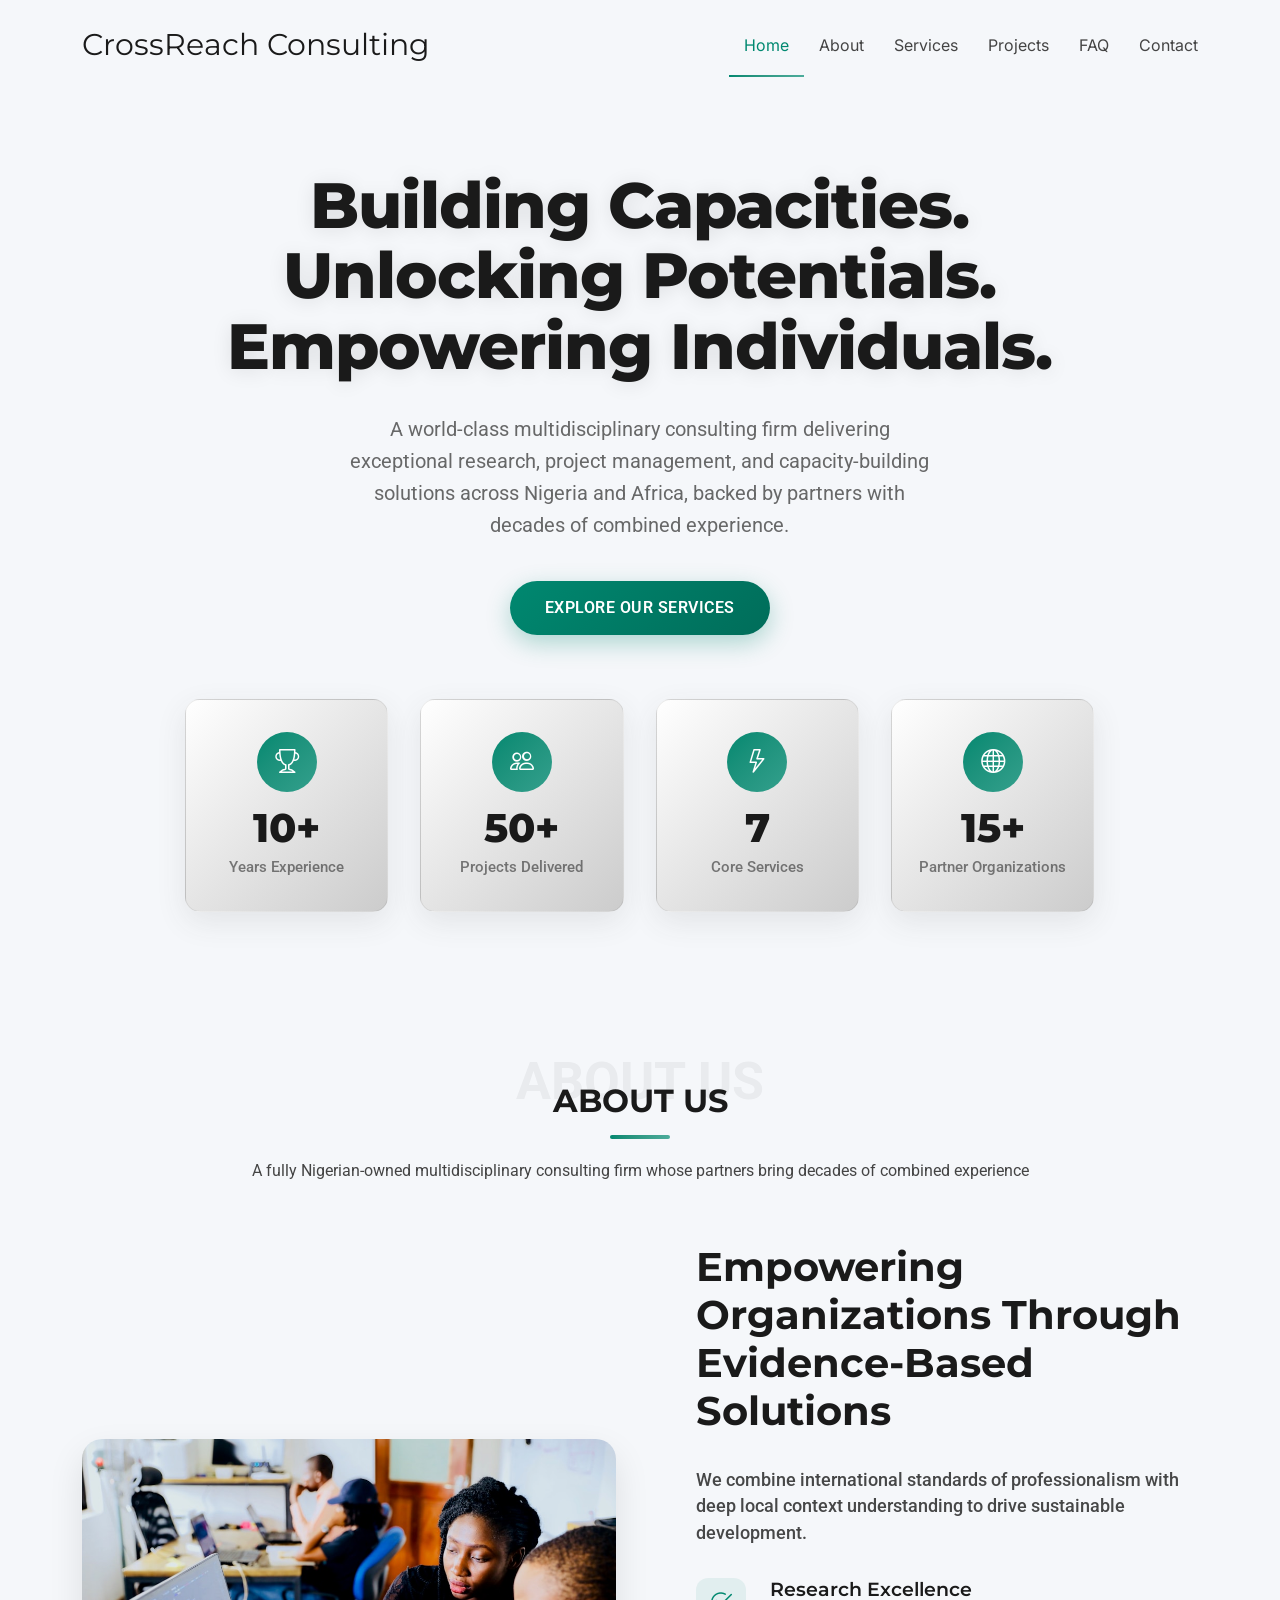
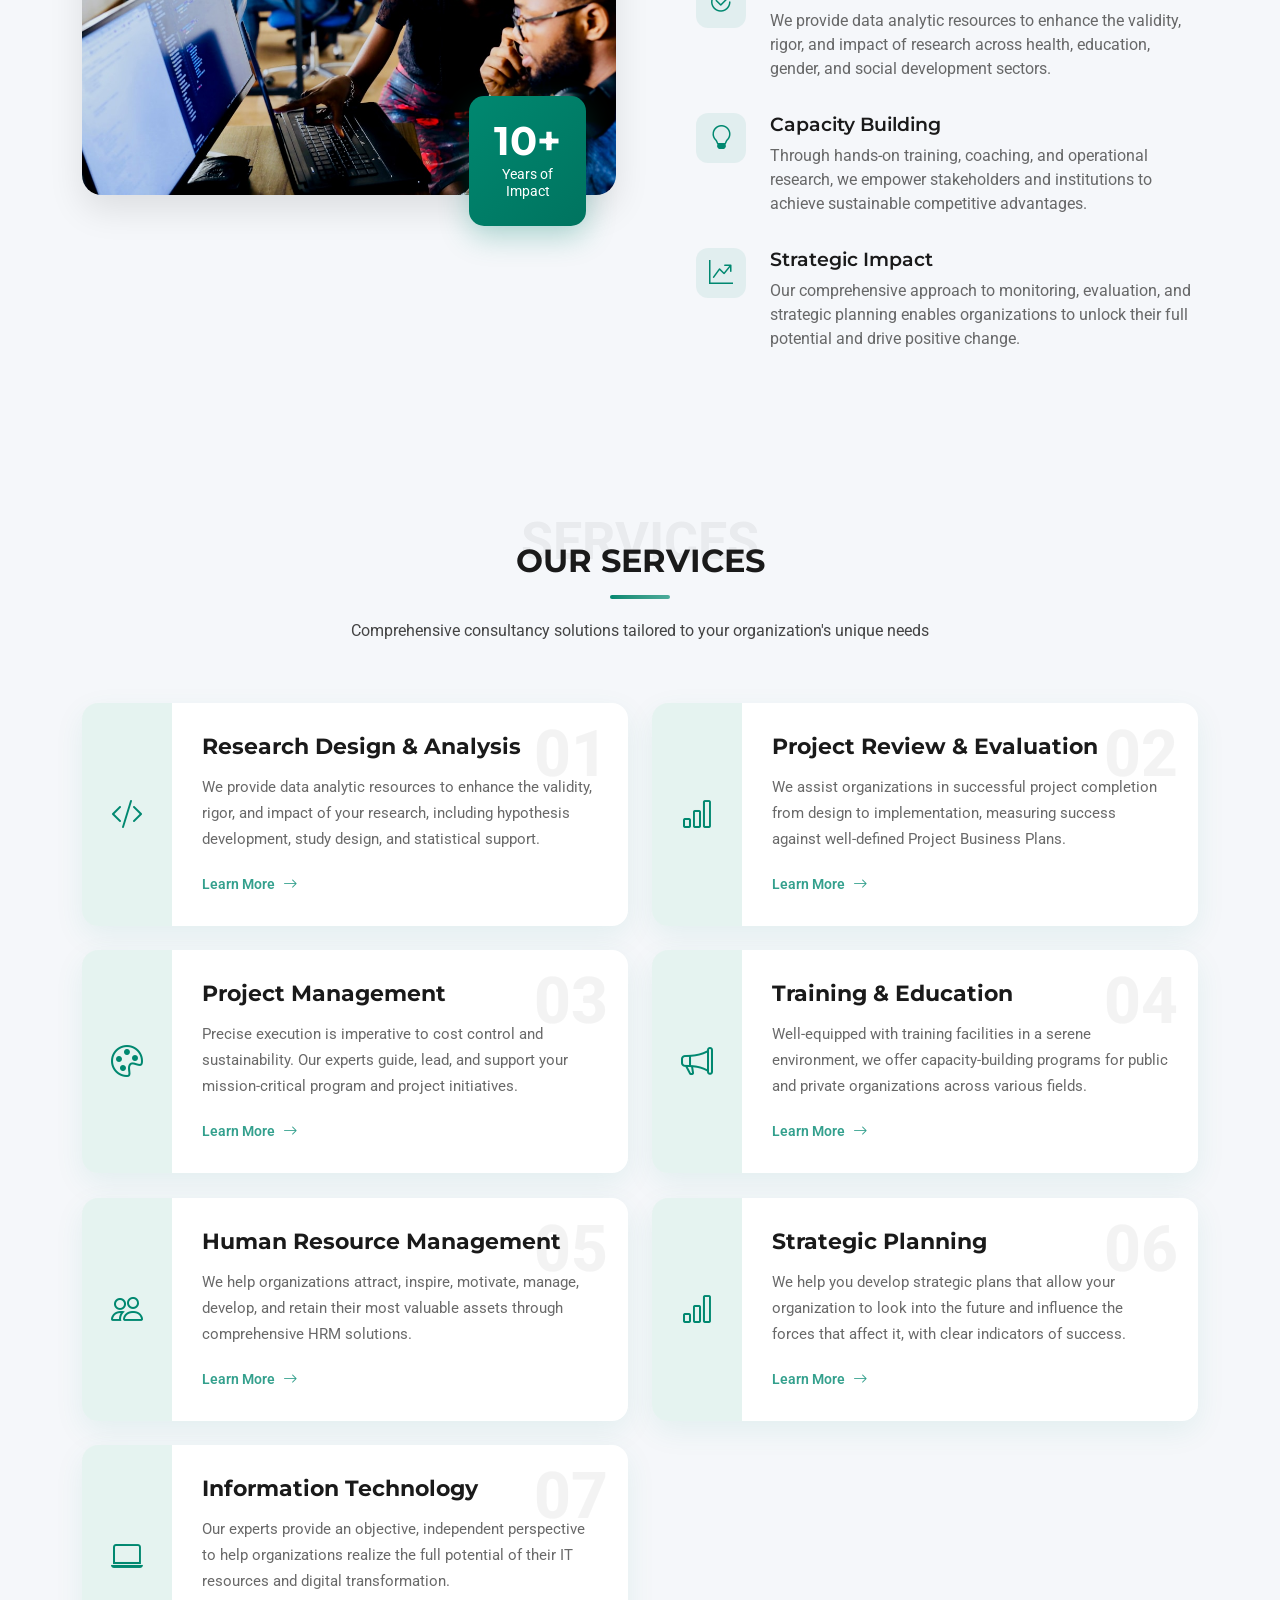
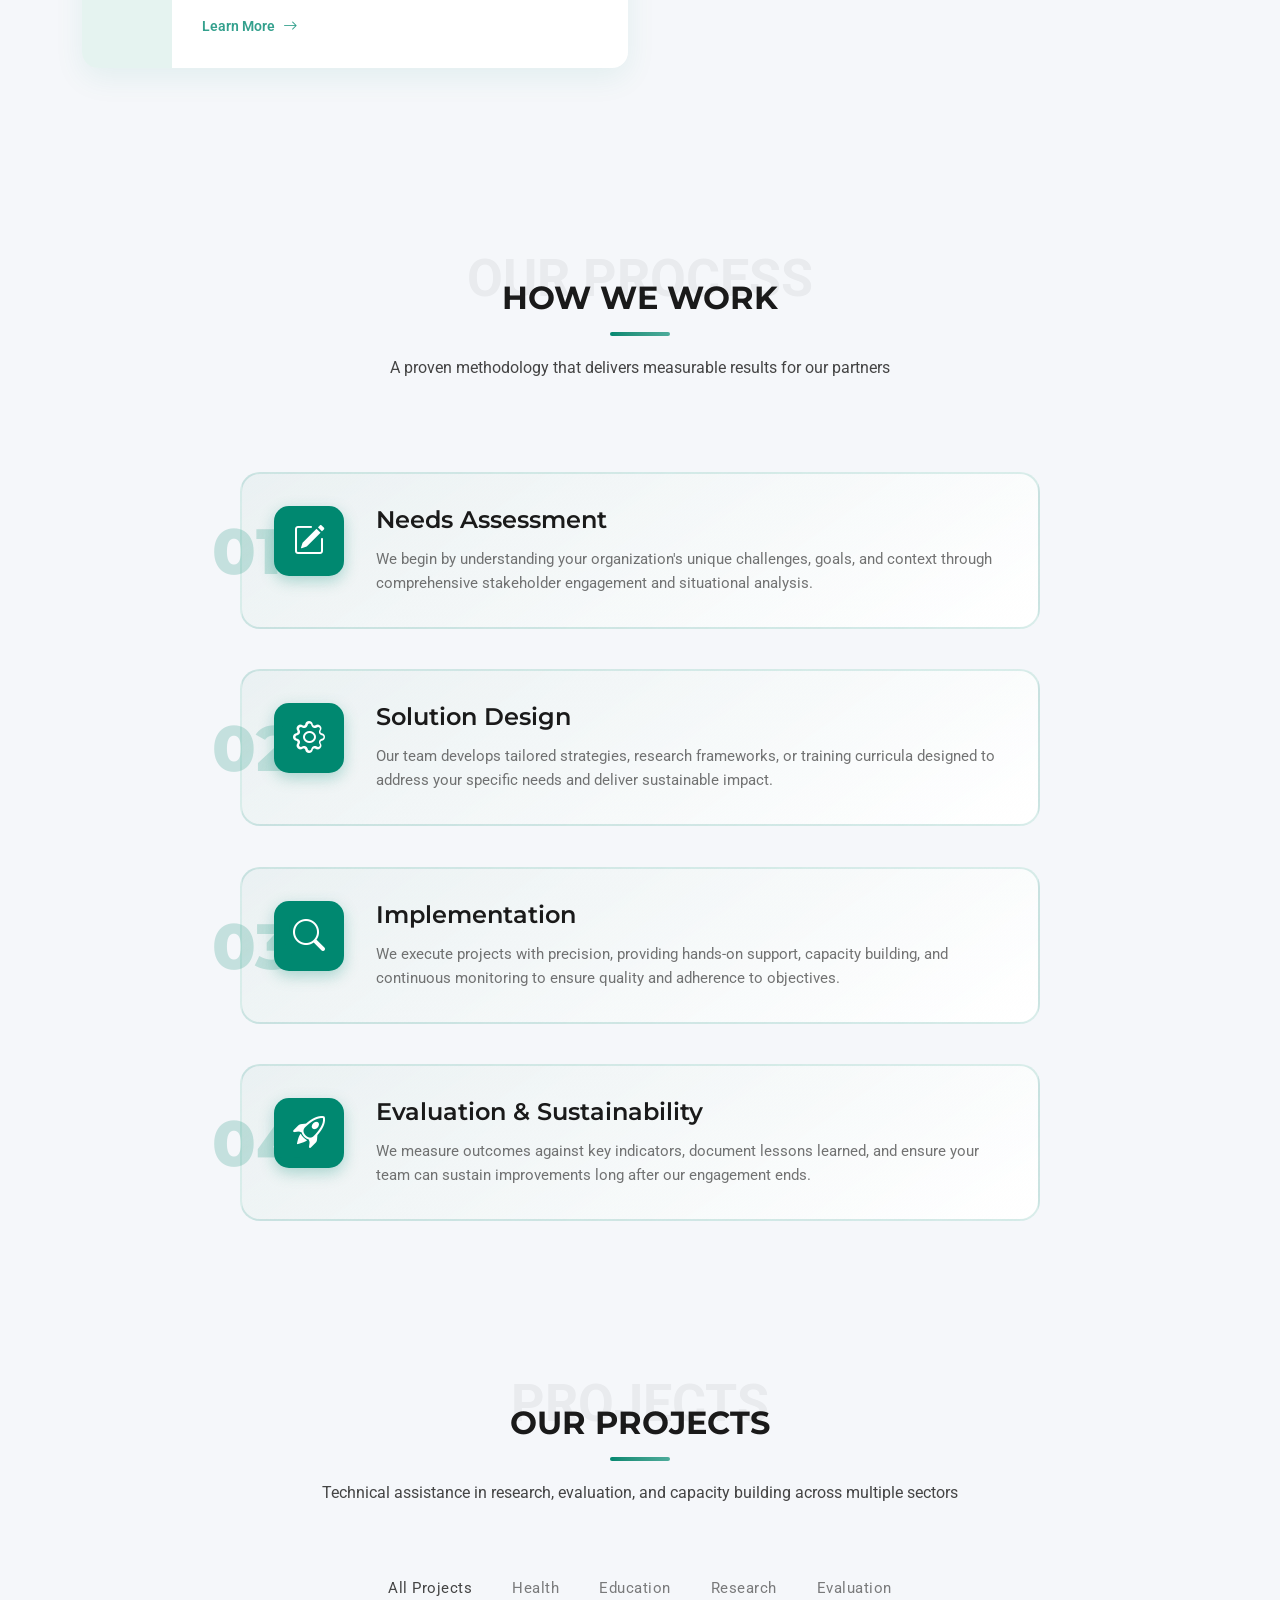
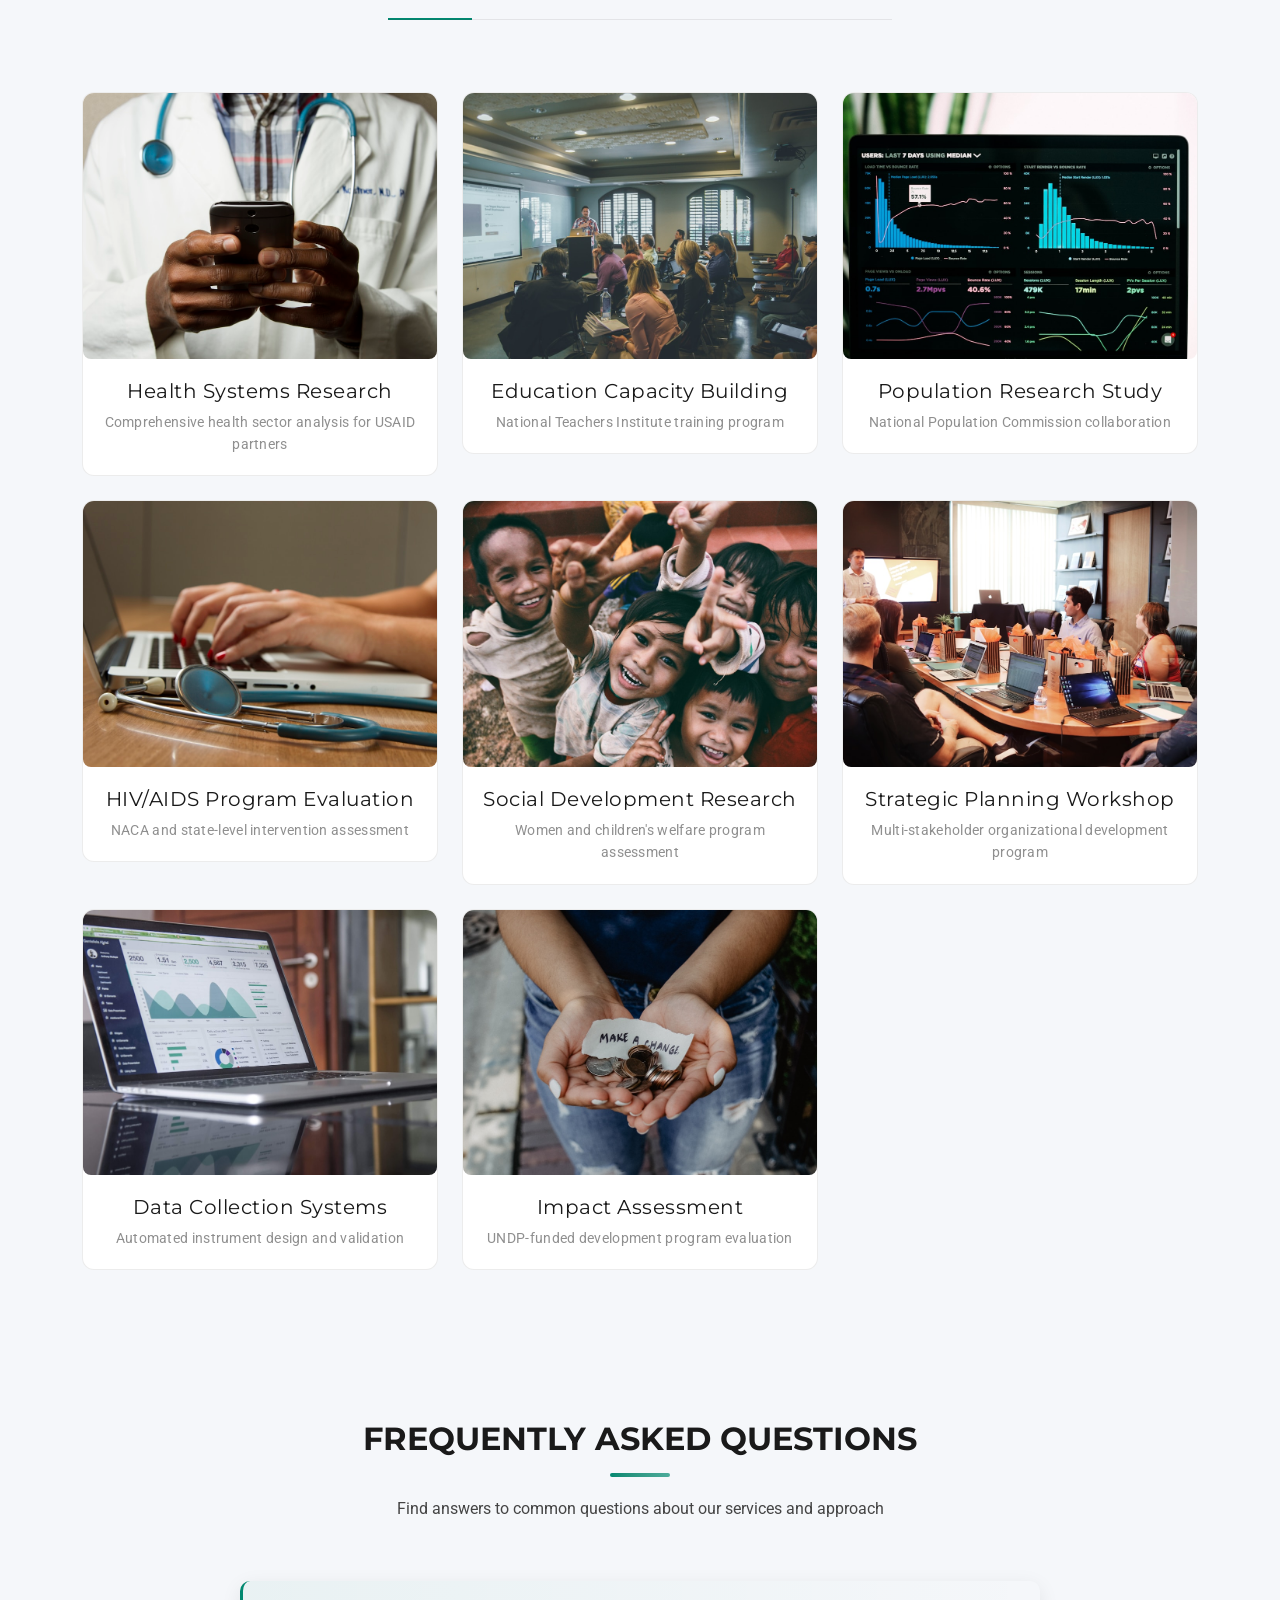
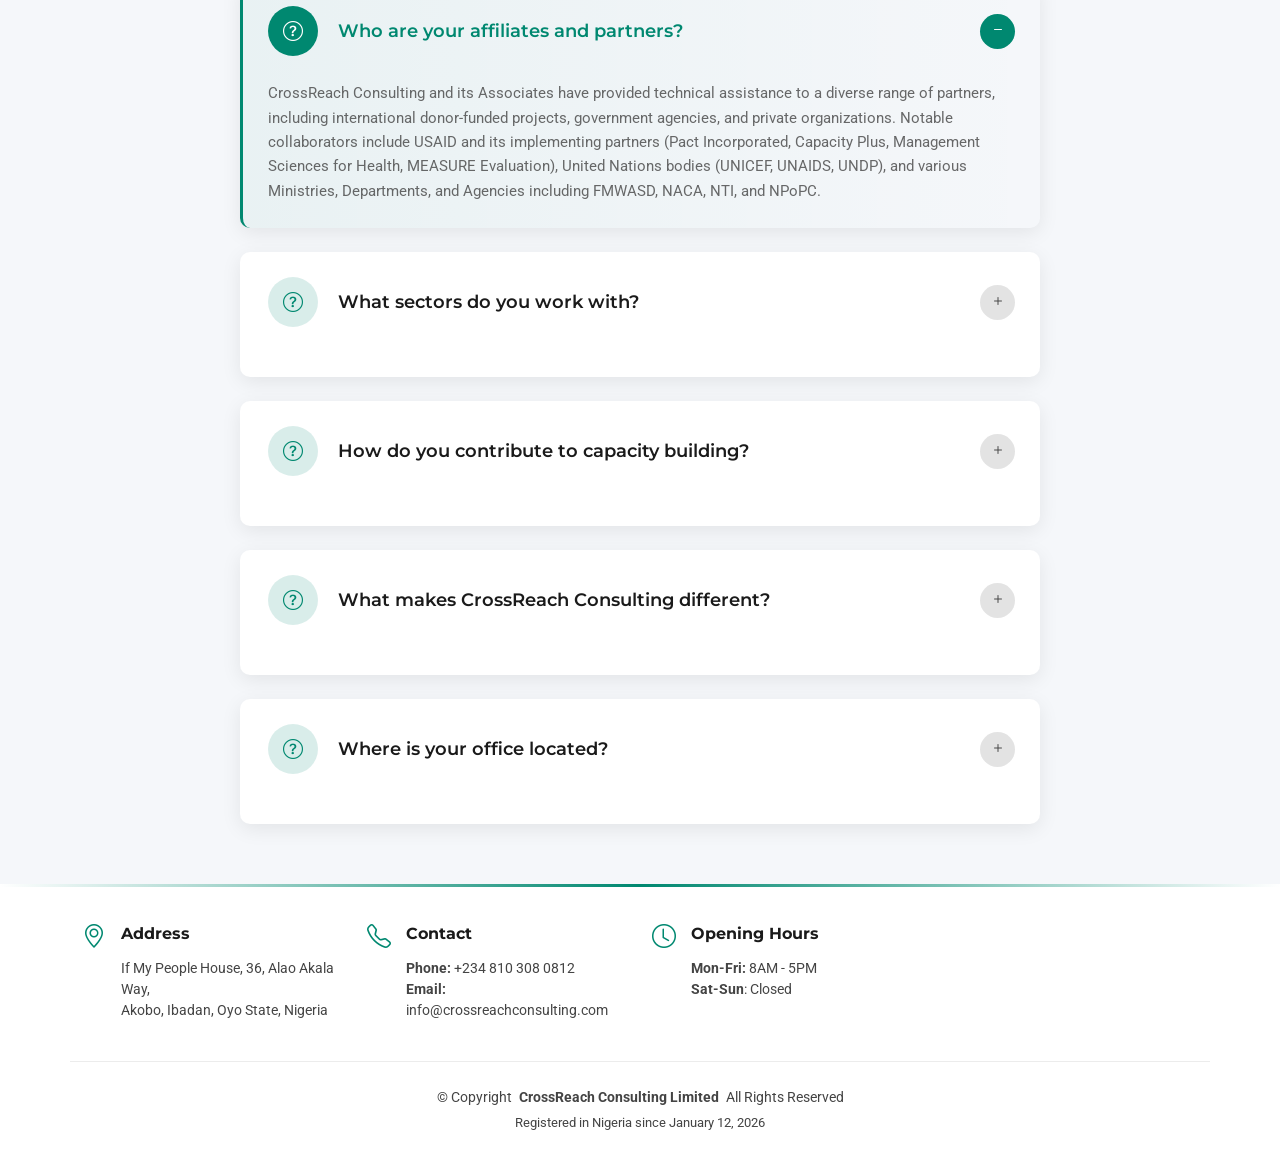
==== commit d9267d43: "Make small changes to words" ====
--- a/index.html
+++ b/index.html
@@ -4,8 +4,8 @@
 <head>
   <meta charset="utf-8">
   <meta content="width=device-width, initial-scale=1.0" name="viewport">
-  <title>Crossreach Consulting Limited | Building Capacities, Unlocking Potentials</title>
-  <meta name="description" content="Crossreach Consulting Limited is a world-class multidisciplinary consulting firm providing research, project management, training, and strategic planning services in Nigeria.">
+  <title>CrossReach Consulting Limited | Building Capacities, Unlocking Potentials</title>
+  <meta name="description" content="CrossReach Consulting Limited is a world-class multidisciplinary consulting firm providing research, project management, training, and strategic planning services in Nigeria.">
   <meta name="keywords" content="consulting, research, project management, training, Nigeria, capacity building, strategic planning, monitoring and evaluation">
 
   <!-- Favicons -->
@@ -37,7 +37,7 @@
       <a href="index.html" class="logo d-flex align-items-center me-auto me-xl-0">
         <!-- Uncomment the line below if you also wish to use an image logo -->
         <!-- <img src="assets/img/logo.webp" alt=""> -->
-        <h1 class="sitename">Crossreach Consulting</h1>
+        <h1 class="sitename">CrossReach Consulting</h1>
       </a>
 
       <nav id="navmenu" class="navmenu">
@@ -69,7 +69,7 @@
           <div class="col-lg-10">
             <div class="hero-content" data-aos="fade-up">
               <h1>Building Capacities.<br>Unlocking Potentials.<br>Empowering Individuals.</h1>
-              <p>A world-class multidisciplinary consulting firm delivering exceptional research, project management, and capacity-building solutions across Nigeria and Africa since 2013.</p>
+              <p>A world-class multidisciplinary consulting firm delivering exceptional research, project management, and capacity-building solutions across Nigeria and Africa, backed by partners with decades of combined experience.</p>
 
               <div class="hero-btns" data-aos="fade-up">
                 <a href="#services" class="btn btn-primary">Explore Our Services</a>
@@ -122,7 +122,7 @@
       <div class="container section-title">
         <span class="description-title">About Us</span>
         <h2>About Us</h2>
-        <p>A fully Nigerian-owned multidisciplinary consulting firm with over a decade of experience</p>
+        <p>A fully Nigerian-owned multidisciplinary consulting firm whose partners bring decades of combined experience</p>
       </div><!-- End Section Title -->
 
       <div class="container" data-aos="fade-up">
@@ -624,7 +624,7 @@
                 </div>
                 <div class="faq-content">
                   <div class="content-inner">
-                    <p>Crossreach Consulting and its Associates have provided technical assistance to a diverse range of partners, including international donor-funded projects, government agencies, and private organizations. Notable collaborators include USAID and its implementing partners (Pact Incorporated, Capacity Plus, Management Sciences for Health, MEASURE Evaluation), United Nations bodies (UNICEF, UNAIDS, UNDP), and various Ministries, Departments, and Agencies including FMWASD, NACA, NTI, and NPoPC.</p>
+                    <p>CrossReach Consulting and its Associates have provided technical assistance to a diverse range of partners, including international donor-funded projects, government agencies, and private organizations. Notable collaborators include USAID and its implementing partners (Pact Incorporated, Capacity Plus, Management Sciences for Health, MEASURE Evaluation), United Nations bodies (UNICEF, UNAIDS, UNDP), and various Ministries, Departments, and Agencies including FMWASD, NACA, NTI, and NPoPC.</p>
                   </div>
                 </div>
               </div><!-- End FAQ Item -->
@@ -670,7 +670,7 @@
                   <div class="faq-icon">
                     <i class="bi bi-question-circle"></i>
                   </div>
-                  <h4>What makes Crossreach Consulting different?</h4>
+                  <h4>What makes CrossReach Consulting different?</h4>
                   <div class="faq-toggle">
                     <i class="bi bi-plus"></i>
                     <i class="bi bi-dash"></i>
@@ -678,7 +678,7 @@
                 </div>
                 <div class="faq-content">
                   <div class="content-inner">
-                    <p>We combine international standards of professionalism with deep local context understanding. Our team brings over a decade of hands-on experience in the Nigerian and African development sectors. We don't just deliver reports — we build lasting capacities, transfer skills, and ensure our partners can sustain improvements long after our engagement ends.</p>
+                    <p>We combine international standards of professionalism with deep local context understanding. Our partners bring decades of hands-on experience in the Nigerian and African development sectors. We don't just deliver reports — we build lasting capacities, transfer skills, and ensure our partners can sustain improvements long after our engagement ends.</p>
                   </div>
                 </div>
               </div><!-- End FAQ Item -->
@@ -696,7 +696,7 @@
                 </div>
                 <div class="faq-content">
                   <div class="content-inner">
-                    <p>Our head office is located at 6th Floor, Cocoa House Building, Oba Adebimpe Road, Dugbe, Ibadan, Oyo State, Nigeria. We work with clients across Nigeria and throughout Africa, and our consultants are available for field assignments as needed.</p>
+                    <p>Our head office is located at If My People House, 36, Alao Akala Way, Akobo, Ibadan, Oyo State, Nigeria. We work with clients across Nigeria and throughout Africa, and our consultants are available for field assignments as needed.</p>
                   </div>
                 </div>
               </div><!-- End FAQ Item -->
@@ -721,8 +721,8 @@
           <i class="bi bi-geo-alt icon"></i>
           <div class="address">
             <h4>Address</h4>
-            <p>6th Floor, Cocoa House</p>
-            <p>Dugbe, Ibadan, Nigeria</p>
+            <p>If My People House, 36, Alao Akala Way,</p>
+            <p>Akobo, Ibadan, Oyo State, Nigeria</p>
             <p></p>
           </div>
 
@@ -734,7 +734,7 @@
             <h4>Contact</h4>
             <p>
               <strong>Phone:</strong> <span>+234 810 308 0812</span><br>
-              <strong>Email:</strong> <span>info@influenceconsults.com</span><br>
+              <strong>Email:</strong> <span>info@crossreachconsulting.com</span><br>
             </p>
           </div>
         </div>
@@ -753,9 +753,9 @@
     </div>
 
     <div class="container copyright text-center mt-4">
-      <p>© <span>Copyright</span> <strong class="px-1 sitename">Crossreach Consulting Limited</strong> <span>All Rights Reserved</span></p>
+      <p>© <span>Copyright</span> <strong class="px-1 sitename">CrossReach Consulting Limited</strong> <span>All Rights Reserved</span></p>
       <div class="credits">
-        <span>Registered in Nigeria since March 20, 2013</span>
+        <span>Registered in Nigeria since January 12, 2026</span>
       </div>
     </div>
 
--- a/assets/css/main.css
+++ b/assets/css/main.css
@@ -11,36 +11,36 @@
 
 /* Global Colors - The following color variables are used throughout the website. Updating them here will change the color scheme of the entire website */
 :root { 
-  --background-color: #070708; /* Background color for the entire website, including individual sections */
-  --default-color: rgba(255, 255, 255, 0.8); /* Default color used for the majority of the text content across the entire website */
-  --heading-color: #ffffff; /* Color for headings, subheadings and title throughout the website */
+  --background-color: #f5f7fa; /* Background color for the entire website, including individual sections */
+  --default-color: #444444; /* Default color used for the majority of the text content across the entire website */
+  --heading-color: #1a1a1a; /* Color for headings, subheadings and title throughout the website */
   --accent-color: #008870; /* Accent color that represents your brand on the website. It's used for buttons, links, and other elements that need to stand out */
-  --surface-color: #1f1f23; /* The surface color is used as a background of boxed elements within sections, such as cards, icon boxes, or other elements that require a visual separation from the global background. */
+  --surface-color: #ffffff; /* The surface color is used as a background of boxed elements within sections, such as cards, icon boxes, or other elements that require a visual separation from the global background. */
   --contrast-color: #ffffff; /* Contrast color for text, ensuring readability against backgrounds of accent, heading, or default colors. */
 }
 
 /* Nav Menu Colors - The following color variables are used specifically for the navigation menu. They are separate from the global colors to allow for more customization options */
 :root {
-  --nav-color: rgba(255, 255, 255, 0.8);  /* The default color of the main navmenu links */
+  --nav-color: #444444;  /* The default color of the main navmenu links */
   --nav-hover-color: #008870; /* Applied to main navmenu links when they are hovered over or active */
-  --nav-mobile-background-color: #1f1f23; /* Used as the background color for mobile navigation menu */
-  --nav-dropdown-background-color: #1f1f23; /* Used as the background color for dropdown items that appear when hovering over primary navigation items */
-  --nav-dropdown-color: rgba(255, 255, 255, 0.8); /* Used for navigation links of the dropdown items in the navigation menu. */
+  --nav-mobile-background-color: #ffffff; /* Used as the background color for mobile navigation menu */
+  --nav-dropdown-background-color: #ffffff; /* Used as the background color for dropdown items that appear when hovering over primary navigation items */
+  --nav-dropdown-color: #444444; /* Used for navigation links of the dropdown items in the navigation menu. */
   --nav-dropdown-hover-color: #008870; /* Similar to --nav-hover-color, this color is applied to dropdown navigation links when they are hovered over. */
 }
 
 /* Color Presets - These classes override global colors when applied to any section or element, providing reuse of the sam color scheme. */
 
 .light-background {
-  --background-color: #1d1d1e;
-  --surface-color: #37373e;
+  --background-color: #ffffff;
+  --surface-color: #f5f5f5;
 }
 
 .dark-background {
-  --background-color: #060606;
-  --default-color: #ffffff;
-  --heading-color: #ffffff;
-  --surface-color: #252525;
+  --background-color: #e9ecef;
+  --default-color: #444444;
+  --heading-color: #1a1a1a;
+  --surface-color: #dee2e6;
   --contrast-color: #ffffff;
 }
 
@@ -135,7 +135,7 @@
 # Global Header
 --------------------------------------------------------------*/
 .header {
-  --background-color: #070708;
+  --background-color: #f5f7fa;
   color: var(--default-color);
   background-color: var(--background-color);
   padding: 15px 0;
@@ -202,7 +202,14 @@
 /* Global Header on Scroll
 ------------------------------*/
 .scrolled .header {
-  --background-color: rgba(7, 7, 8, 0.8);
+  --background-color: rgba(255, 255, 255, 0.9);
+}
+
+/* Disable backdrop-filter when mobile nav is active to prevent containing block clipping */
+.mobile-nav-active .header,
+.mobile-nav-active.scrolled .header {
+  backdrop-filter: none;
+  -webkit-backdrop-filter: none;
 }
 
 /*--------------------------------------------------------------
@@ -407,12 +414,12 @@
   }
 
   .navmenu .dropdown ul ul {
-    background-color: rgba(33, 37, 41, 0.1);
+    background-color: rgba(0, 0, 0, 0.05);
   }
 
   .navmenu .dropdown>.dropdown-active {
     display: block;
-    background-color: rgba(33, 37, 41, 0.03);
+    background-color: rgba(0, 0, 0, 0.02);
   }
 
   .mobile-nav-active {
@@ -420,7 +427,7 @@
   }
 
   .mobile-nav-active .mobile-nav-toggle {
-    color: #fff;
+    color: var(--contrast-color);
     position: absolute;
     font-size: 32px;
     top: 15px;
@@ -433,7 +440,7 @@
     position: fixed;
     overflow: hidden;
     inset: 0;
-    background: rgba(33, 37, 41, 0.8);
+    background: rgba(0, 0, 0, 0.5);
     transition: 0.3s;
   }
 
@@ -2163,7 +2170,7 @@
 }
 
 .hero .hero-content h1 {
-  text-shadow: 0 2px 20px rgba(0,0,0,0.3);
+  text-shadow: 0 2px 20px rgba(0,0,0,0.1);
   letter-spacing: -1px;
 }
 
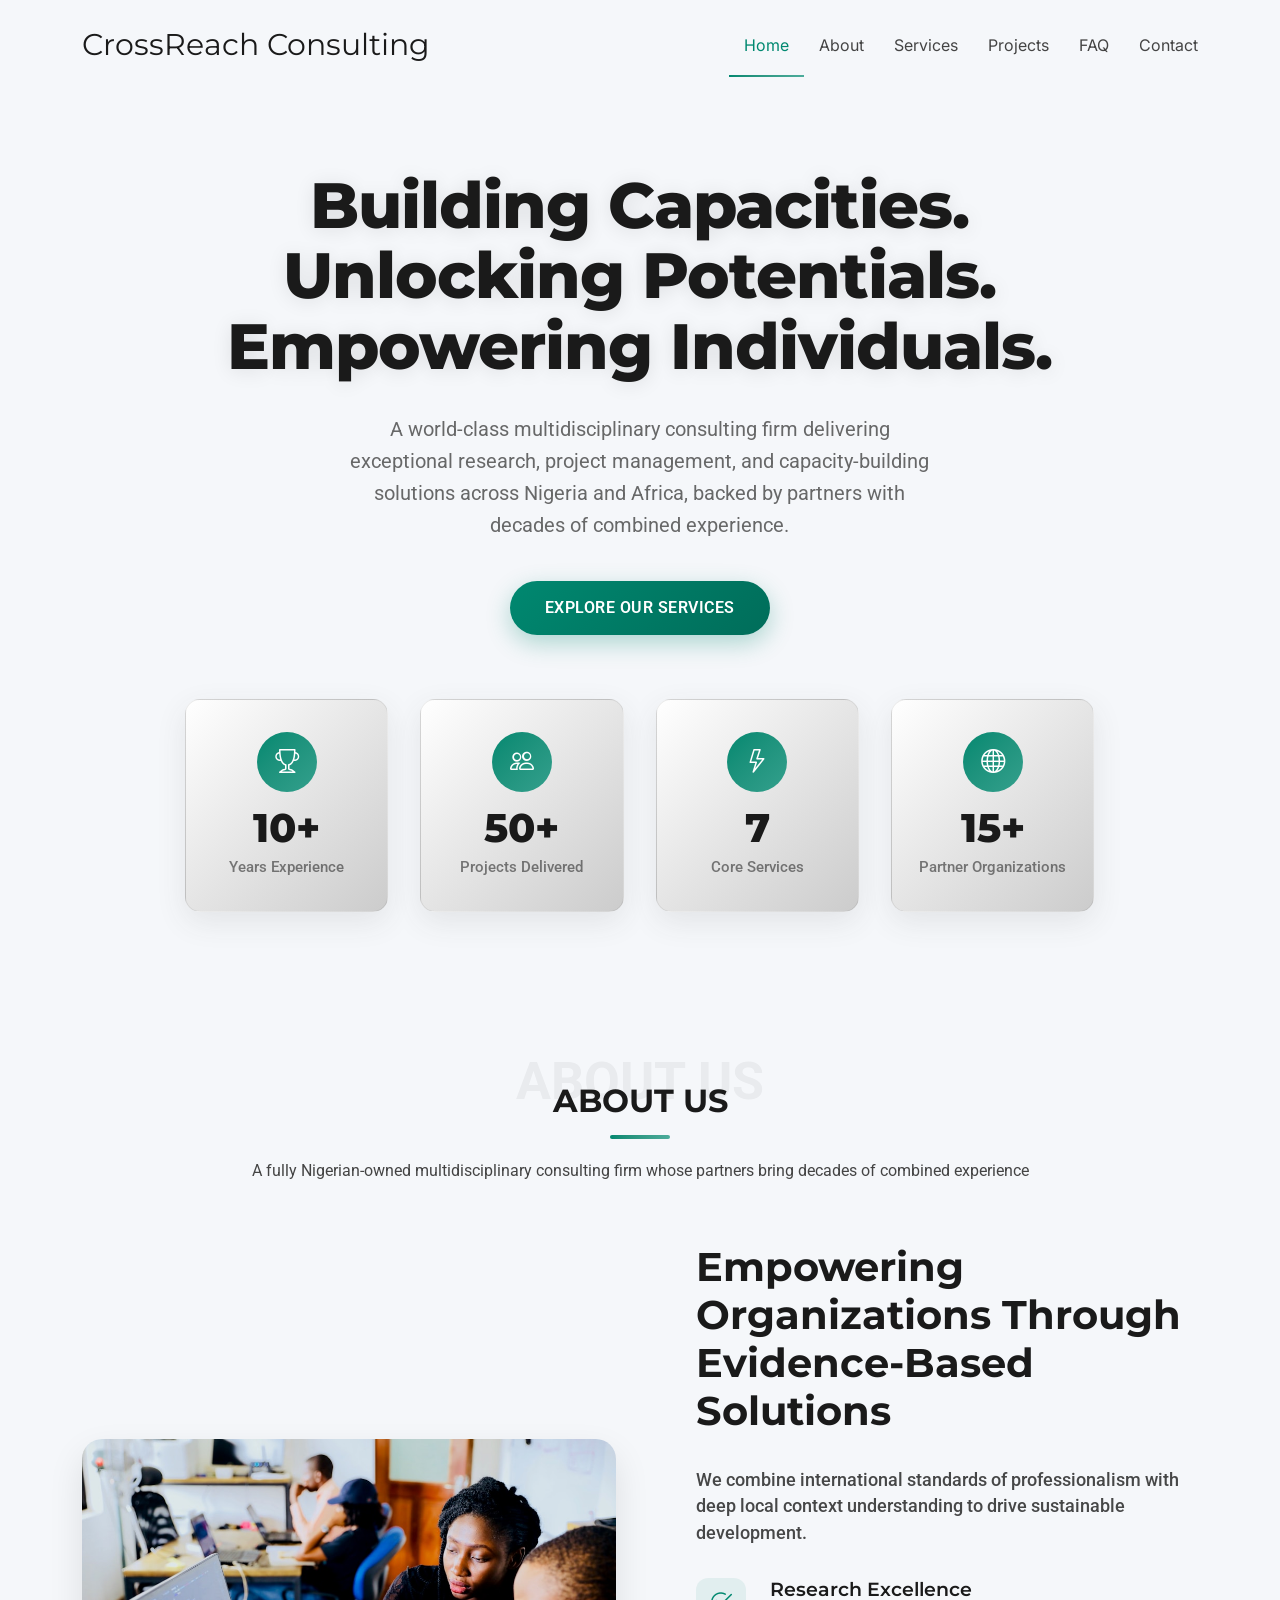
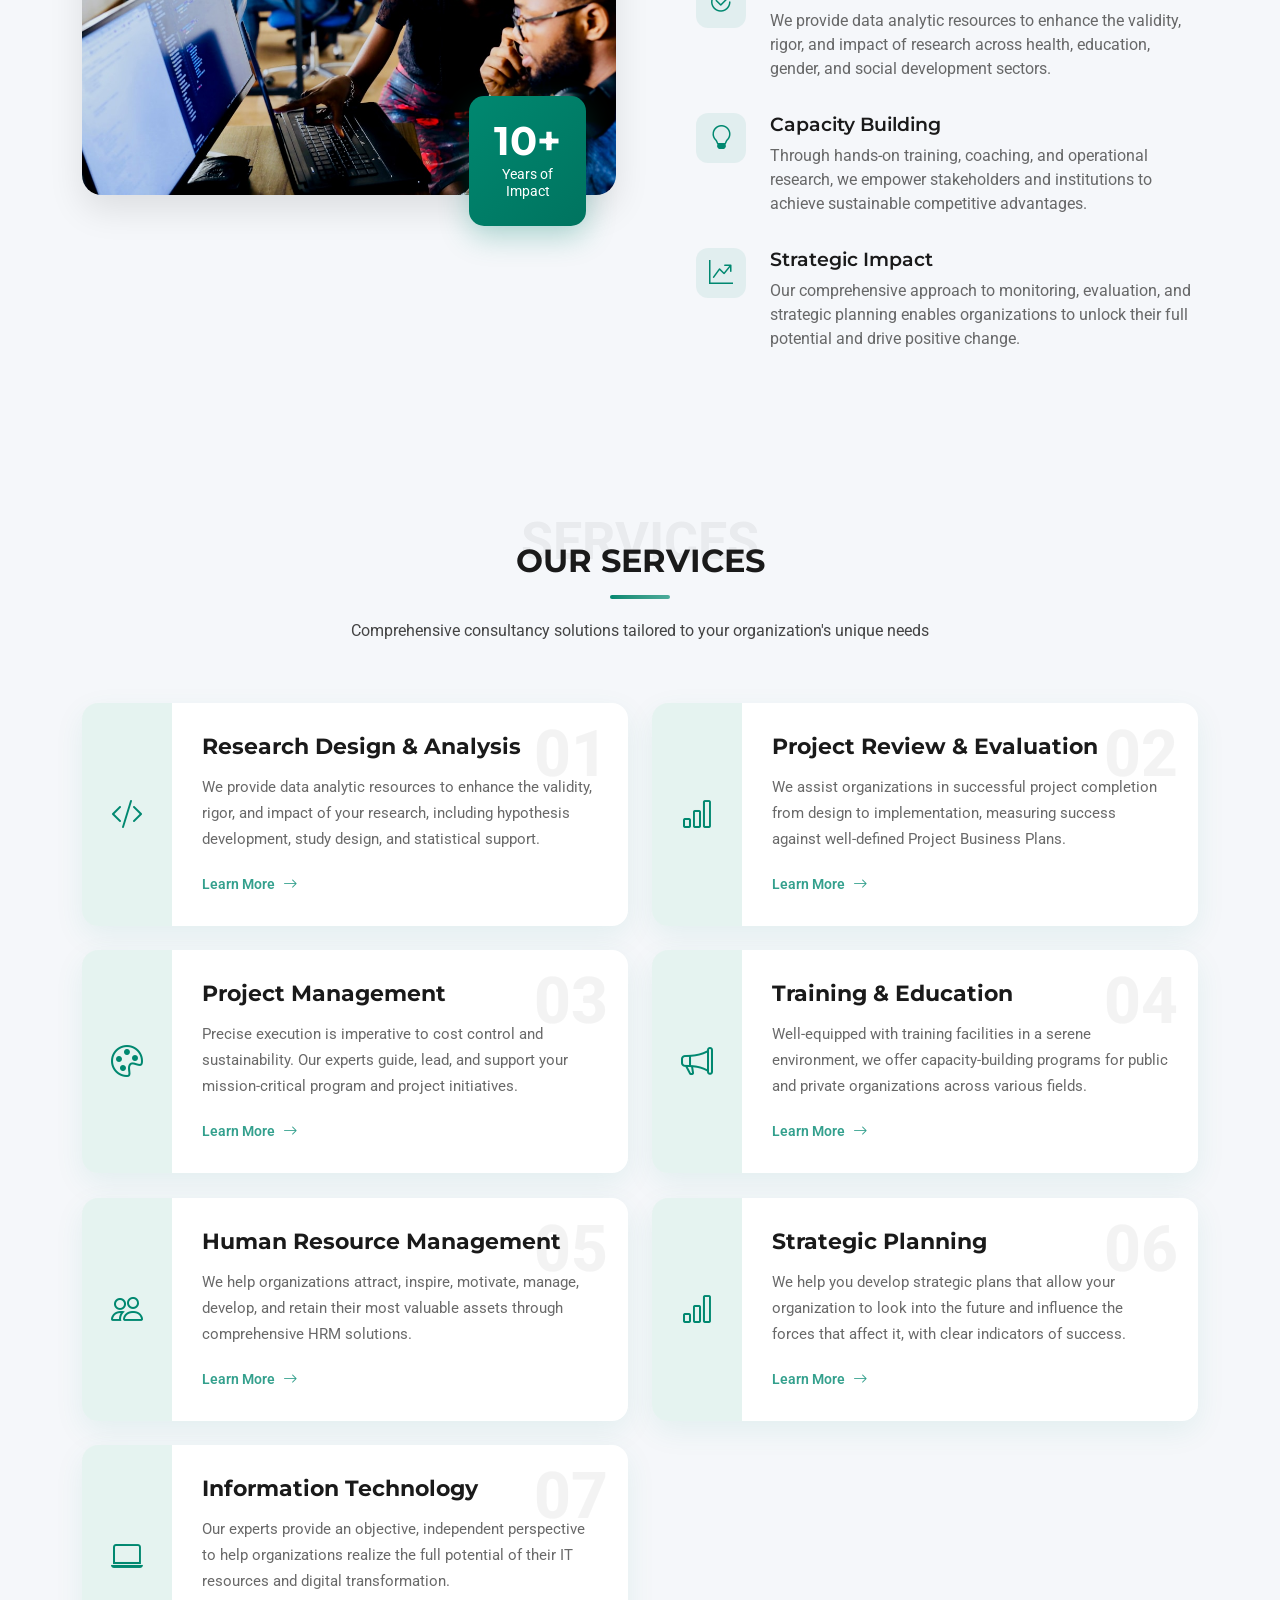
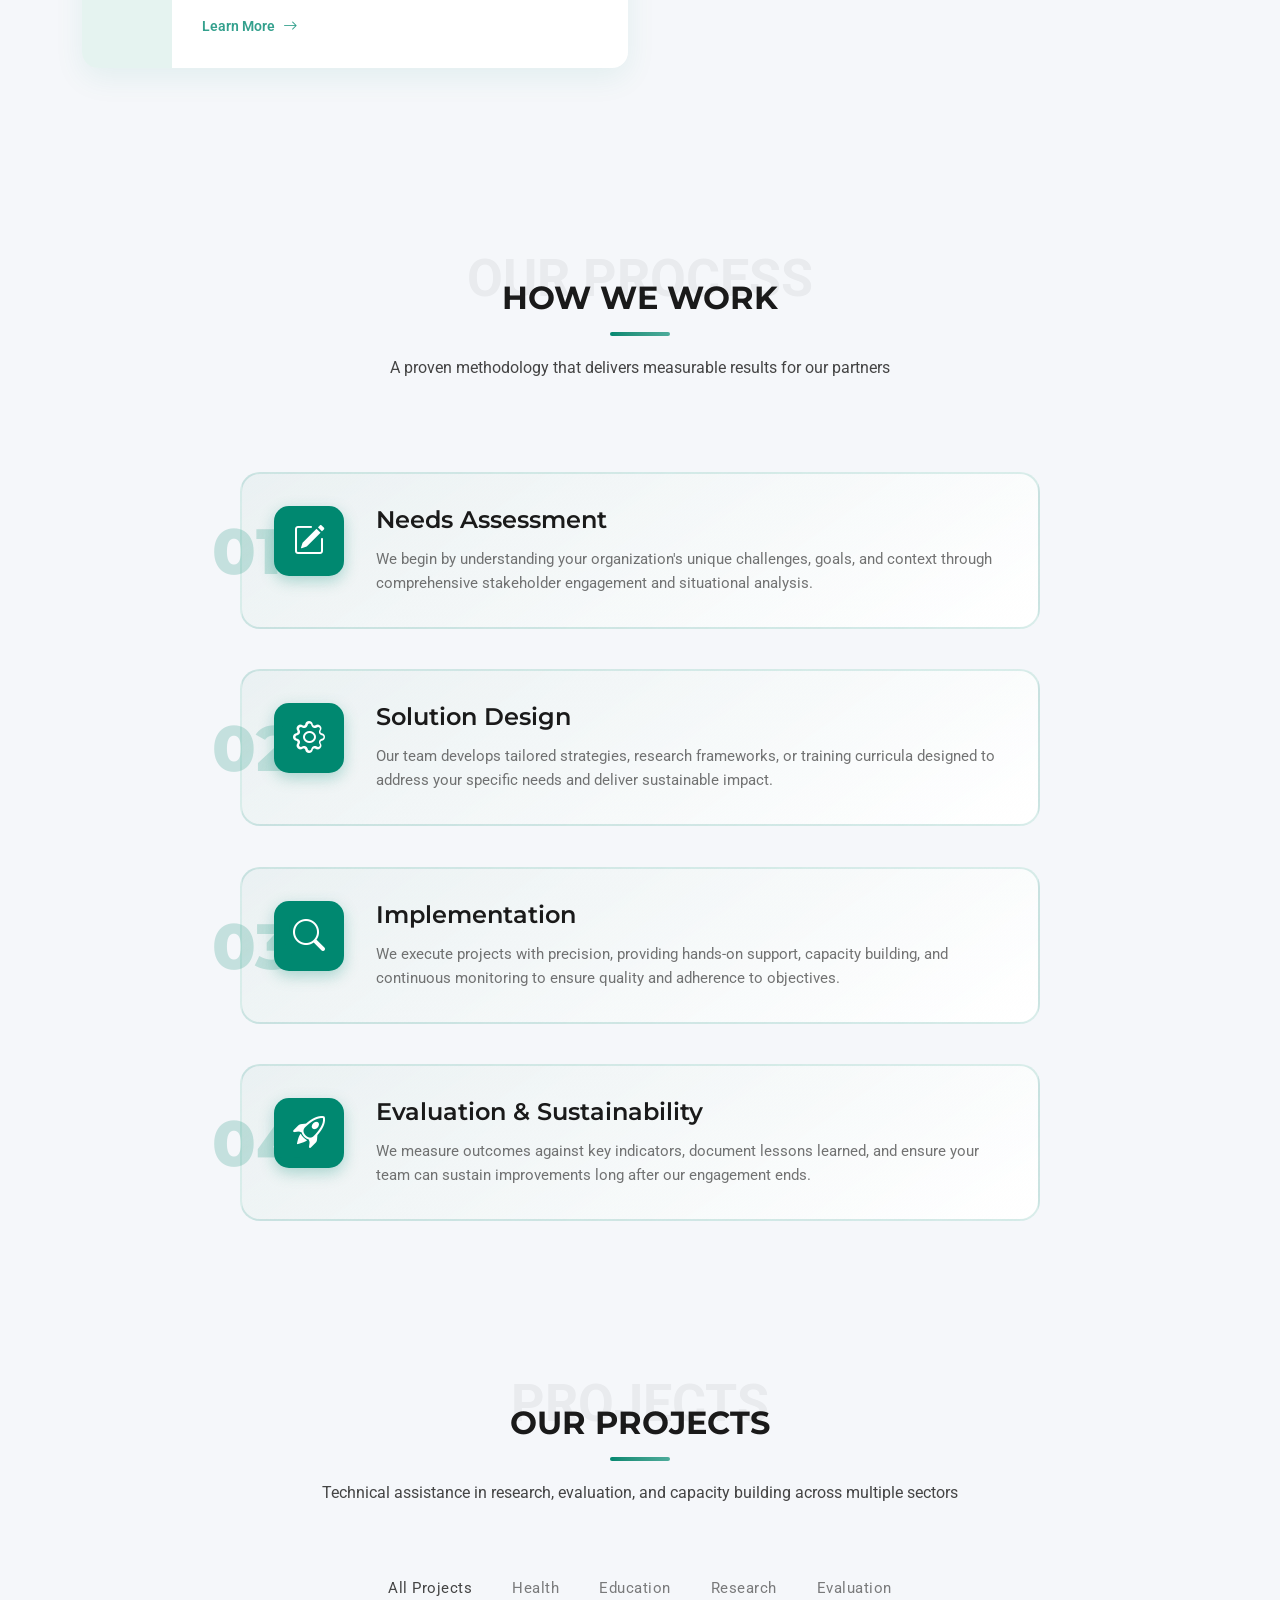
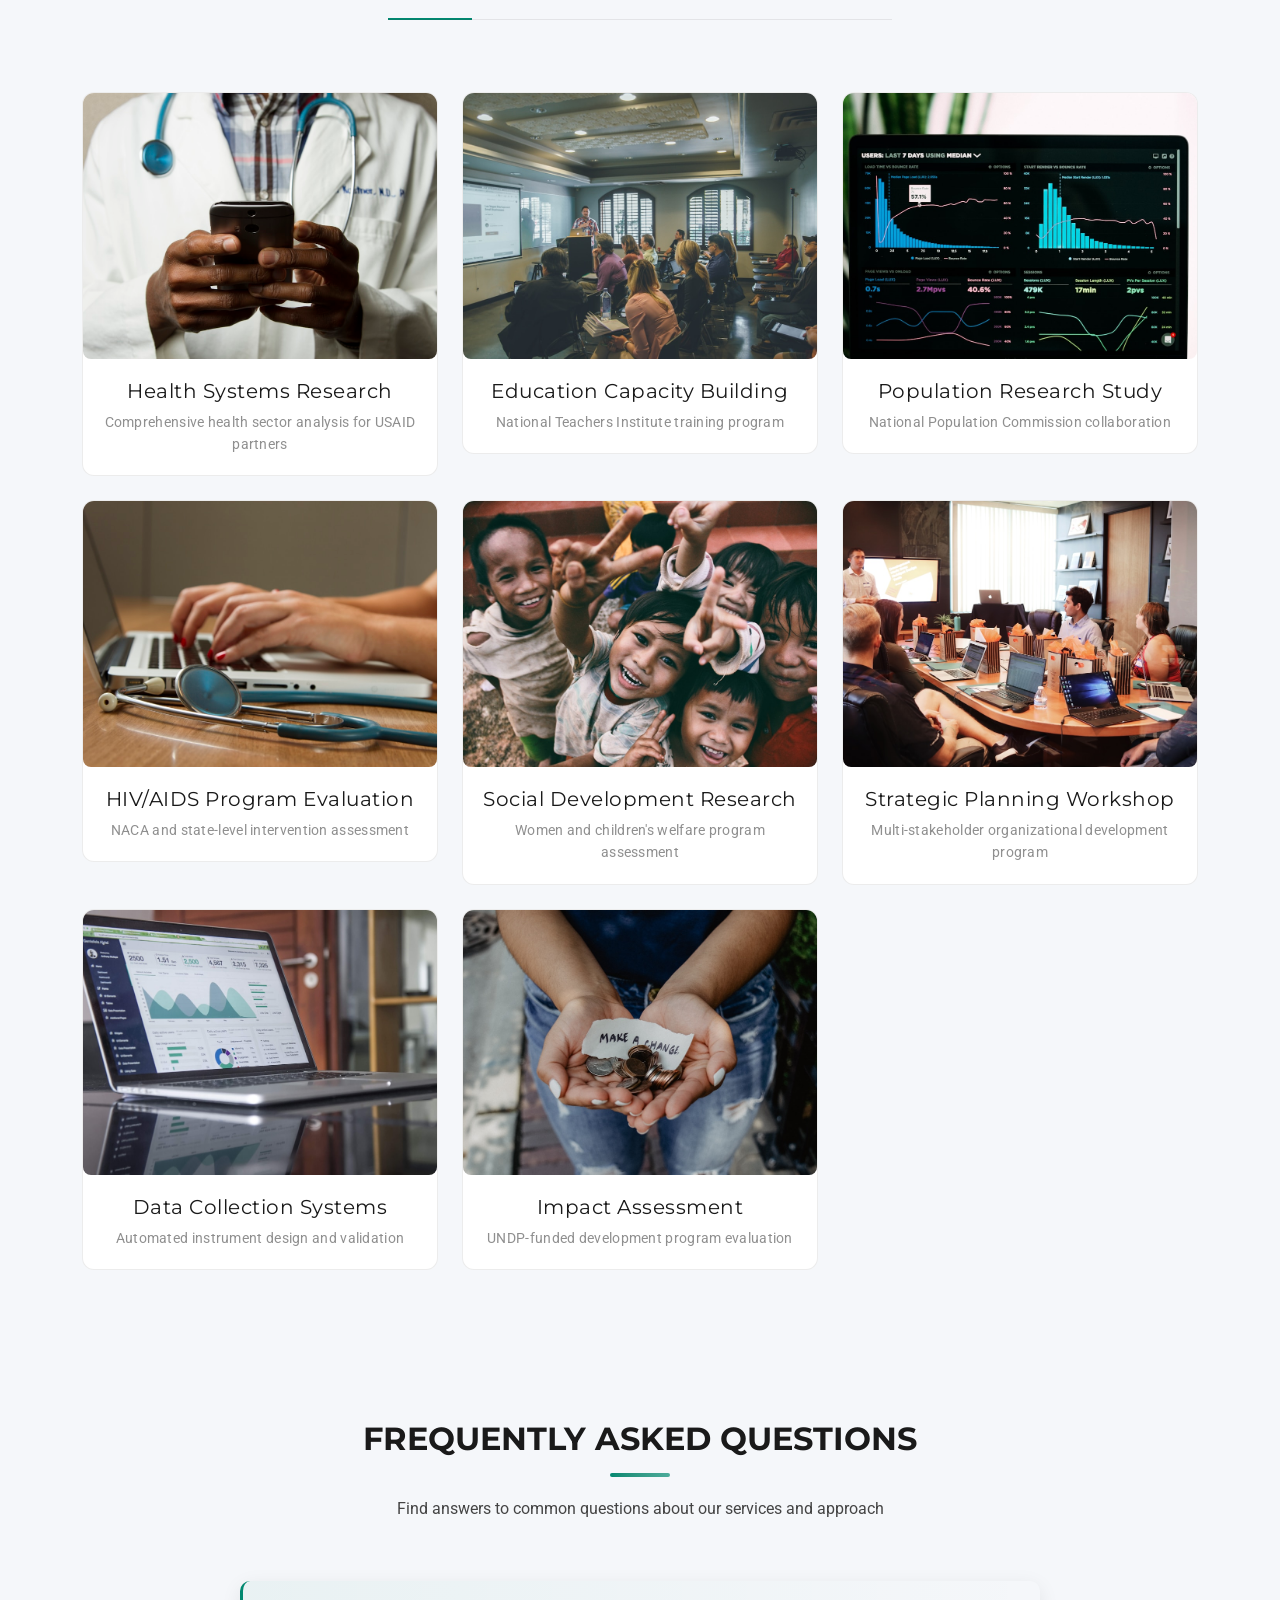
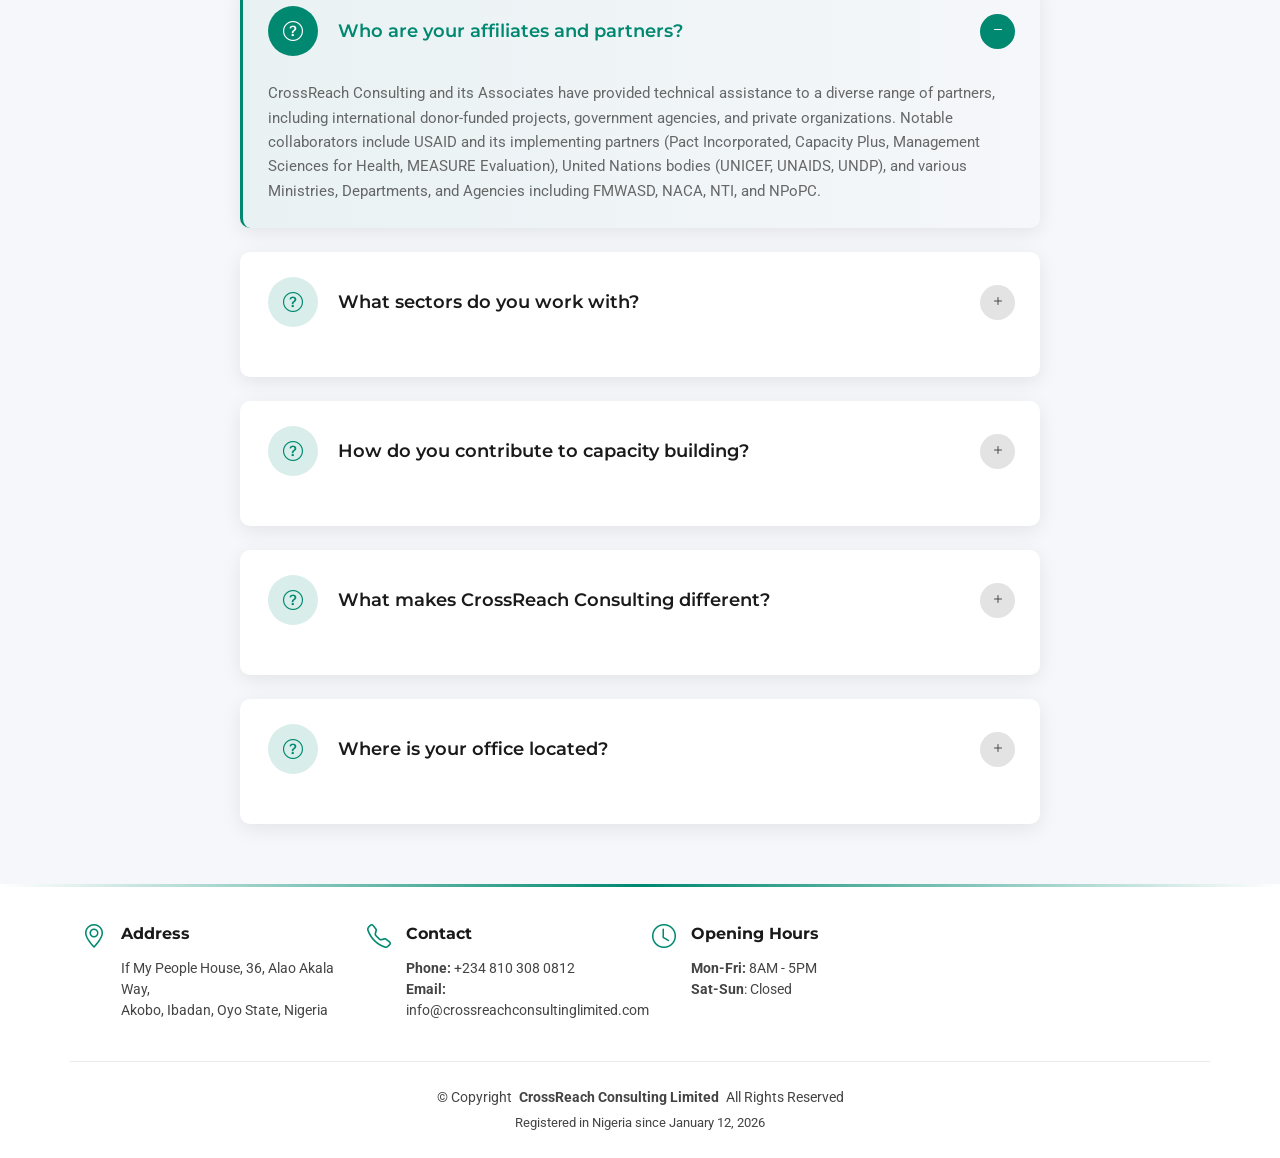
==== commit a864841c: "Update the email" ====
--- a/index.html
+++ b/index.html
@@ -734,7 +734,7 @@
             <h4>Contact</h4>
             <p>
               <strong>Phone:</strong> <span>+234 810 308 0812</span><br>
-              <strong>Email:</strong> <span>info@crossreachconsulting.com</span><br>
+              <strong>Email:</strong> <span>info@crossreachconsultinglimited.com</span><br>
             </p>
           </div>
         </div>
